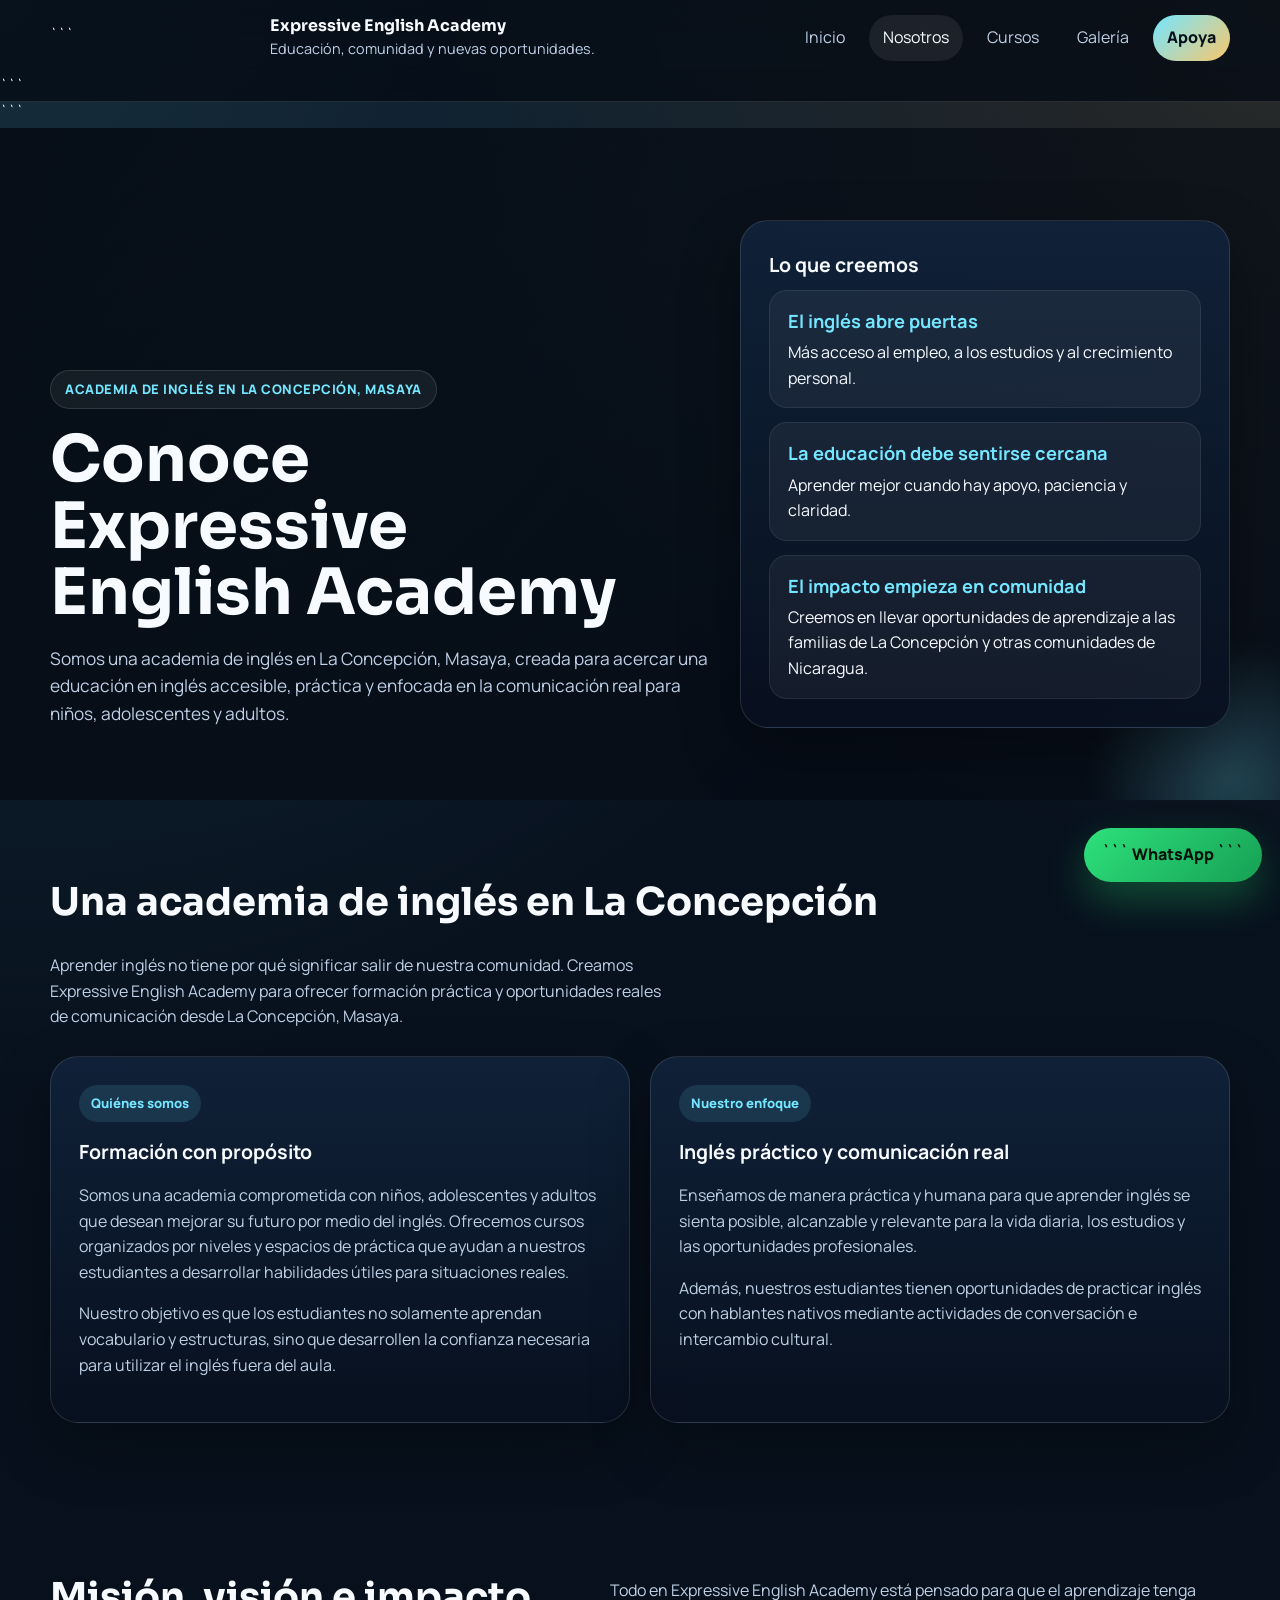
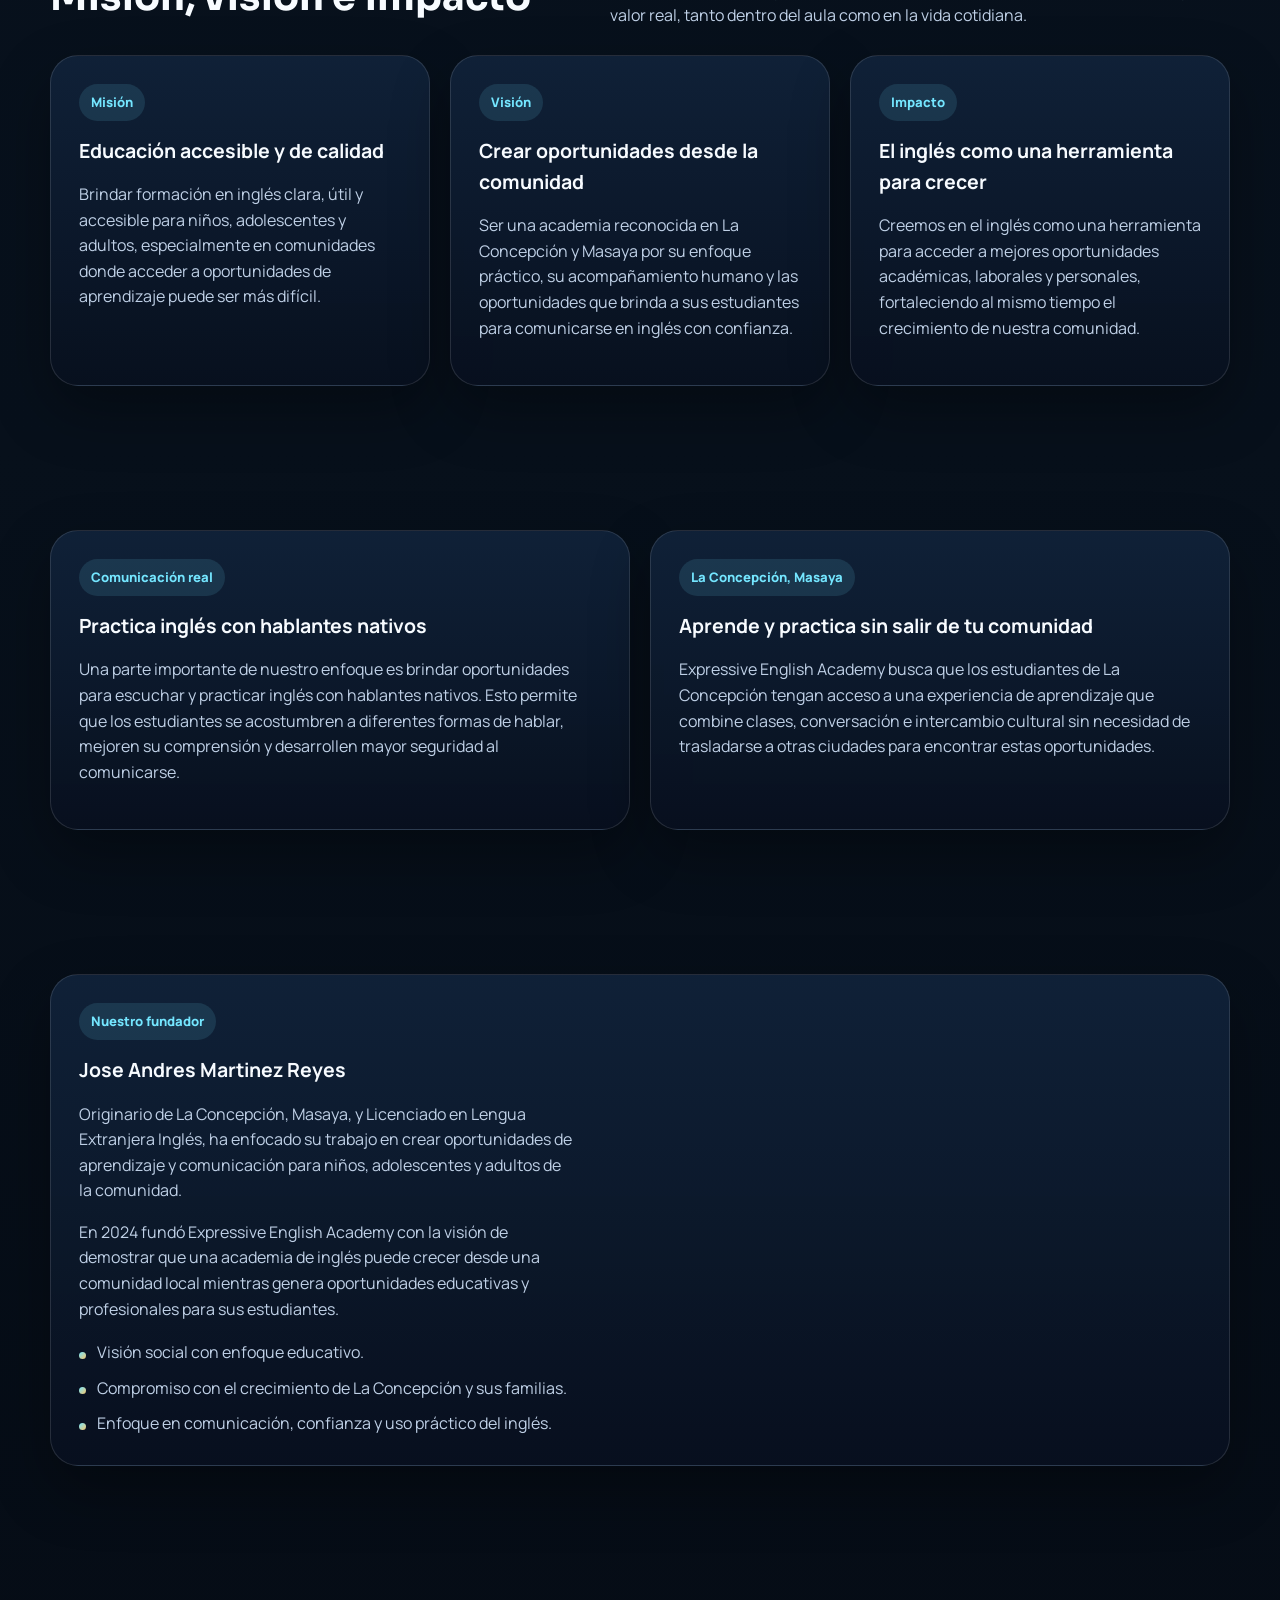
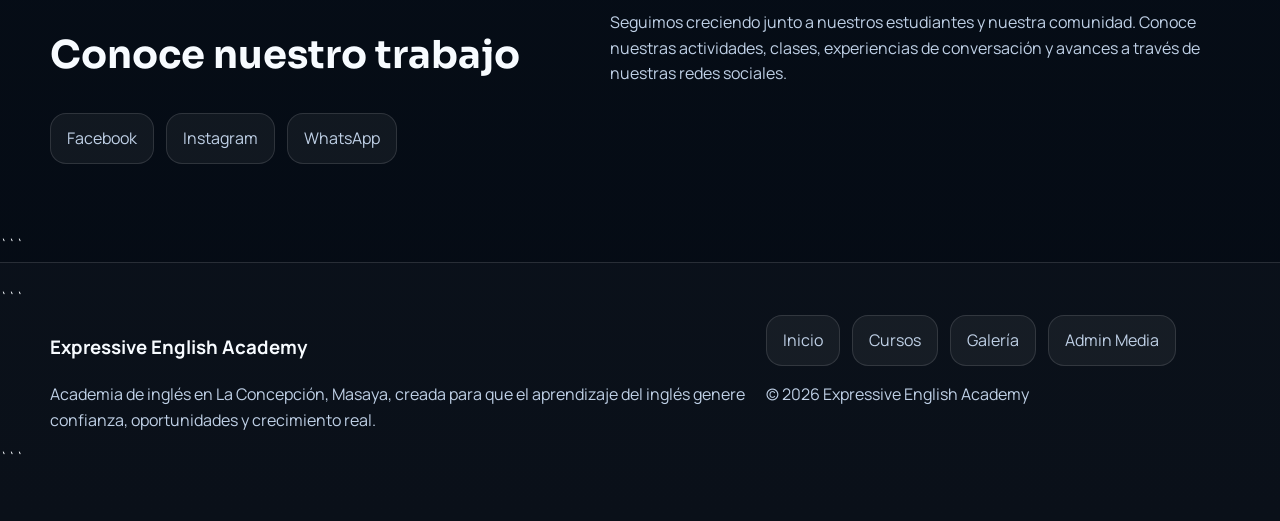
==== about.html @ 81b28533 "Update about.html" ====
<!DOCTYPE html>

<html lang="es">
<head>
  <meta charset="UTF-8">
  <meta name="viewport" content="width=device-width, initial-scale=1.0">

  <meta name="description" content="Conoce Expressive English Academy, una academia de inglés en La Concepción, Masaya. Ofrecemos cursos para niños, adolescentes y adultos con un enfoque práctico y oportunidades para practicar con hablantes nativos.">

  <meta name="theme-color" content="#081220">

  <title>Academia de Inglés en La Concepción, Masaya | Expressive English Academy</title>

  <style>
    @import url("https://fonts.googleapis.com/css2?family=Manrope:wght@400;500;600;700;800&family=Sora:wght@600;700;800&display=swap");

    :root {
      --bg: #061221;
      --panel: rgba(11, 26, 48, 0.88);
      --line: rgba(255, 255, 255, 0.12);
      --line-soft: rgba(255, 255, 255, 0.08);
      --text: #f7fbff;
      --muted: #bfd0e6;
      --accent: #74e6ff;
      --warm: #f8c76d;
      --shadow: 0 24px 60px rgba(0, 0, 0, 0.32);
      --radius-xl: 28px;
      --radius-lg: 22px;
      --radius-md: 16px;
      --radius-pill: 999px;
      --max-width: 1180px;
    }

    * {
      box-sizing: border-box;
    }

    html {
      scroll-behavior: smooth;
    }

    body {
      margin: 0;
      color: var(--text);
      font-family: "Manrope", sans-serif;
      line-height: 1.6;
      background:
        radial-gradient(circle at top left, rgba(116, 230, 255, 0.13), transparent 28%),
        radial-gradient(circle at top right, rgba(248, 199, 109, 0.14), transparent 22%),
        linear-gradient(180deg, #081220 0%, #07101b 55%, #050b14 100%);
    }

    img {
      display: block;
      max-width: 100%;
    }

    a {
      color: inherit;
      text-decoration: none;
    }

    button {
      font: inherit;
    }

    .container {
      width: min(var(--max-width), calc(100% - 2rem));
      margin: 0 auto;
    }

    .site-header {
      position: sticky;
      top: 0;
      z-index: 60;
      backdrop-filter: blur(16px);
      background: rgba(5, 11, 20, 0.78);
      border-bottom: 1px solid var(--line);
    }

    .header-inner {
      position: relative;
      display: flex;
      align-items: center;
      justify-content: space-between;
      gap: 1rem;
      padding: 15px 0;
    }

    .brand {
      display: flex;
      align-items: center;
      gap: 14px;
      min-width: 0;
    }

    .brand-logo {
      width: 60px;
      height: 60px;
      object-fit: cover;
      border-radius: 18px;
      border: 1px solid rgba(255, 255, 255, 0.14);
      box-shadow: var(--shadow);
      background: rgba(255,255,255,0.06);
    }

    .brand-copy strong {
      display: block;
      font-family: "Sora", sans-serif;
      font-size: 1rem;
      line-height: 1.3;
    }

    .brand-copy span {
      display: block;
      color: var(--muted);
      font-size: 0.9rem;
    }

    .nav-toggle {
      display: none;
      border: 1px solid var(--line);
      background: rgba(255, 255, 255, 0.05);
      color: var(--text);
      border-radius: var(--radius-pill);
      padding: 10px 16px;
      font-weight: 700;
      cursor: pointer;
    }

    .main-nav {
      display: flex;
      align-items: center;
      gap: 10px;
    }

    .main-nav a {
      padding: 10px 14px;
      border-radius: var(--radius-pill);
      color: var(--muted);
      transition: 0.25s ease;
    }

    .main-nav a:hover,
    .main-nav a.active {
      color: var(--text);
      background: rgba(255, 255, 255, 0.08);
    }

    .main-nav .nav-cta {
      color: #07111d;
      font-weight: 800;
      background: linear-gradient(135deg, var(--accent), var(--warm));
    }

    .hero {
      position: relative;
      overflow: hidden;
      padding: 92px 0 72px;
      background-image:
        linear-gradient(125deg, rgba(5, 11, 20, 0.9), rgba(5, 11, 20, 0.58)),
        var(--hero-image);
      background-size: cover;
      background-position: center;
    }

    .hero::after {
      content: "";
      position: absolute;
      right: -90px;
      bottom: -120px;
      width: 280px;
      height: 280px;
      border-radius: 50%;
      background: radial-gradient(circle, rgba(116, 230, 255, 0.26), transparent 70%);
      filter: blur(12px);
    }

    .hero-grid {
      position: relative;
      z-index: 1;
      display: grid;
      grid-template-columns: 1.15fr 0.85fr;
      gap: 26px;
      align-items: end;
    }

    .eyebrow {
      display: inline-flex;
      align-items: center;
      gap: 10px;
      padding: 8px 14px;
      border: 1px solid var(--line);
      border-radius: var(--radius-pill);
      background: rgba(255, 255, 255, 0.06);
      color: var(--accent);
      font-size: 0.82rem;
      font-weight: 800;
      letter-spacing: 0.04em;
      text-transform: uppercase;
    }

    .page-title {
      margin: 18px 0 0;
      font-family: "Sora", sans-serif;
      font-size: clamp(2.4rem, 5vw, 4.6rem);
      line-height: 1.04;
      max-width: 12ch;
    }

    .page-lead {
      margin: 18px 0 0;
      max-width: 62ch;
      color: var(--muted);
      font-size: 1.08rem;
    }

    .button-row {
      display: flex;
      flex-wrap: wrap;
      gap: 14px;
      margin-top: 28px;
    }

    .button {
      display: inline-flex;
      align-items: center;
      justify-content: center;
      gap: 10px;
      padding: 14px 22px;
      border: 1px solid transparent;
      border-radius: var(--radius-md);
      font-weight: 800;
      transition: 0.25s ease;
    }

    .button:hover {
      transform: translateY(-2px);
    }

    .button-primary {
      color: #07111d;
      background: linear-gradient(135deg, var(--accent), var(--warm));
      box-shadow: 0 14px 34px rgba(116, 230, 255, 0.18);
    }

    .button-secondary {
      background: rgba(255, 255, 255, 0.07);
      border-color: var(--line);
    }

    .panel,
    .feature-card,
    .split-card {
      border: 1px solid var(--line);
      border-radius: var(--radius-xl);
      background: linear-gradient(180deg, rgba(17, 35, 59, 0.9), rgba(8, 16, 31, 0.94));
      box-shadow: var(--shadow);
      padding: 28px;
    }

    .panel h3,
    .feature-card h3,
    .split-card h3 {
      margin-top: 0;
      margin-bottom: 10px;
      font-size: 1.22rem;
    }

    .feature-card p,
    .split-card p,
    .panel p {
      color: var(--muted);
    }

    .metric-list {
      display: grid;
      gap: 14px;
    }

    .metric-item {
      padding: 16px 18px;
      border-radius: 18px;
      border: 1px solid var(--line-soft);
      background: rgba(255, 255, 255, 0.05);
    }

    .metric-item strong {
      display: block;
      color: var(--accent);
      margin-bottom: 4px;
      font-size: 1.14rem;
    }

    .section {
      padding: 72px 0;
    }

    .section-heading {
      display: flex;
      align-items: end;
      justify-content: space-between;
      gap: 20px;
      flex-wrap: wrap;
      margin-bottom: 26px;
    }

    .section-heading h2 {
      margin: 0;
      font-family: "Sora", sans-serif;
      font-size: clamp(1.9rem, 3vw, 3rem);
    }

    .section-heading p {
      margin: 0;
      max-width: 62ch;
      color: var(--muted);
    }

    .card-grid,
    .split-layout,
    .footer-grid {
      display: grid;
      gap: 20px;
    }

    .card-grid {
      grid-template-columns: repeat(3, minmax(0, 1fr));
    }

    .split-layout {
      grid-template-columns: repeat(2, minmax(0, 1fr));
    }

    .badge {
      display: inline-flex;
      align-items: center;
      justify-content: center;
      margin-bottom: 14px;
      padding: 8px 12px;
      border-radius: var(--radius-pill);
      background: rgba(116, 230, 255, 0.12);
      color: var(--accent);
      font-size: 0.82rem;
      font-weight: 800;
    }

    .founder-card {
      display: grid;
      grid-template-columns: 0.9fr 1.1fr;
      gap: 24px;
      align-items: center;
    }

    .founder-card img {
      width: 100%;
      height: 100%;
      min-height: 280px;
      object-fit: cover;
      border-radius: var(--radius-lg);
      background: rgba(255,255,255,0.06);
    }

    .list {
      display: grid;
      gap: 10px;
      margin-top: 18px;
    }

    .list span {
      position: relative;
      display: block;
      padding-left: 18px;
      color: var(--muted);
    }

    .list span::before {
      content: "";
      position: absolute;
      left: 0;
      top: 0.72em;
      width: 7px;
      height: 7px;
      border-radius: 50%;
      background: linear-gradient(135deg, var(--accent), var(--warm));
    }

    .social-row,
    .footer-links {
      display: flex;
      flex-wrap: wrap;
      gap: 12px;
    }

    .social-pill,
    .footer-links a {
      display: inline-flex;
      align-items: center;
      gap: 10px;
      padding: 12px 16px;
      border-radius: var(--radius-md);
      border: 1px solid var(--line);
      background: rgba(255, 255, 255, 0.05);
      color: var(--muted);
    }

    .social-pill:hover,
    .footer-links a:hover {
      color: var(--text);
    }

    .footer {
      padding: 26px 0 46px;
      border-top: 1px solid var(--line);
      background: rgba(255, 255, 255, 0.02);
    }

    .footer-grid {
      grid-template-columns: 1.2fr 0.8fr;
      align-items: start;
    }

    .footer-note,
    .muted {
      color: var(--muted);
    }

    .floating-whatsapp {
      position: fixed;
      right: 18px;
      bottom: 18px;
      z-index: 70;
      display: inline-flex;
      align-items: center;
      gap: 10px;
      padding: 14px 18px;
      border-radius: var(--radius-pill);
      background: linear-gradient(135deg, #2ee17b, #16a055);
      color: #04110a;
      font-weight: 900;
      box-shadow: 0 18px 40px rgba(37, 211, 102, 0.3);
    }

    @media (max-width: 960px) {
      .nav-toggle {
        display: inline-flex;
        align-items: center;
        justify-content: center;
      }

      .main-nav {
        position: absolute;
        top: calc(100% + 12px);
        left: 0;
        right: 0;
        display: none;
        flex-direction: column;
        align-items: stretch;
        gap: 8px;
        padding: 16px;
        border: 1px solid var(--line);
        border-radius: 24px;
        background: rgba(5, 11, 20, 0.98);
        box-shadow: var(--shadow);
      }

      .main-nav.open {
        display: flex;
      }

      .hero-grid,
      .card-grid,
      .split-layout,
      .founder-card,
      .footer-grid {
        grid-template-columns: 1fr;
      }
    }

    @media (max-width: 640px) {
      .hero {
        padding: 78px 0 58px;
      }

      .section {
        padding: 58px 0;
      }

      .page-title {
        max-width: 14ch;
      }

      .panel,
      .feature-card,
      .split-card {
        padding: 22px;
      }

      .brand-copy span {
        font-size: 0.82rem;
      }

      .floating-whatsapp {
        padding: 12px 16px;
        font-size: 0.95rem;
      }
    }
  </style>

</head>

<body>

  <header class="site-header">
    <div class="container header-inner">

```
  <a class="brand" href="index.html">
    <img
      class="brand-logo"
      src="foto8.jpg.jpg"
      alt="Logo de Expressive English Academy"
      onerror="this.style.display='none'"
    >

    <div class="brand-copy">
      <strong>Expressive English Academy</strong>
      <span>Educaci&oacute;n, comunidad y nuevas oportunidades.</span>
    </div>
  </a>

  <button
    class="nav-toggle"
    id="navToggle"
    aria-expanded="false"
    aria-controls="siteNav"
  >
    Menu
  </button>

  <nav class="main-nav" id="siteNav">
    <a href="index.html">Inicio</a>
    <a class="active" href="about.html">Nosotros</a>
    <a href="courses.html">Cursos</a>
    <a href="gallery.html">Galer&iacute;a</a>
    <a class="nav-cta" href="donate.html">Apoya</a>
  </nav>

</div>
```

  </header>

  <main>

```
<!-- HERO -->
<section class="hero" style="--hero-image: url('foto7.jpg.jpg');">

  <div class="container hero-grid">

    <div>

      <span class="eyebrow">
        Academia de ingl&eacute;s en La Concepci&oacute;n, Masaya
      </span>

      <h1 class="page-title">
        Conoce Expressive English Academy
      </h1>

      <p class="page-lead">
        Somos una academia de ingl&eacute;s en La Concepci&oacute;n, Masaya,
        creada para acercar una educaci&oacute;n en ingl&eacute;s accesible,
        pr&aacute;ctica y enfocada en la comunicaci&oacute;n real para
        ni&ntilde;os, adolescentes y adultos.
      </p>

    </div>

    <div class="panel">

      <h3>Lo que creemos</h3>

      <div class="metric-list">

        <div class="metric-item">
          <strong>El ingl&eacute;s abre puertas</strong>
          <span>
            M&aacute;s acceso al empleo, a los estudios y al crecimiento personal.
          </span>
        </div>

        <div class="metric-item">
          <strong>La educaci&oacute;n debe sentirse cercana</strong>
          <span>
            Aprender mejor cuando hay apoyo, paciencia y claridad.
          </span>
        </div>

        <div class="metric-item">
          <strong>El impacto empieza en comunidad</strong>
          <span>
            Creemos en llevar oportunidades de aprendizaje a las familias
            de La Concepci&oacute;n y otras comunidades de Nicaragua.
          </span>
        </div>

      </div>
    </div>

  </div>
</section>


<!-- WHO WE ARE -->
<section class="section">

  <div class="container">

    <div class="section-heading">

      <h2>
        Una academia de ingl&eacute;s en La Concepci&oacute;n
      </h2>

      <p>
        Aprender ingl&eacute;s no tiene por qu&eacute; significar salir de nuestra comunidad.
        Creamos Expressive English Academy para ofrecer formaci&oacute;n pr&aacute;ctica
        y oportunidades reales de comunicaci&oacute;n desde La Concepci&oacute;n, Masaya.
      </p>

    </div>

    <div class="split-layout">

      <article class="split-card">

        <span class="badge">Qui&eacute;nes somos</span>

        <h3>
          Formaci&oacute;n con prop&oacute;sito
        </h3>

        <p>
          Somos una academia comprometida con ni&ntilde;os, adolescentes y adultos
          que desean mejorar su futuro por medio del ingl&eacute;s. Ofrecemos cursos
          organizados por niveles y espacios de pr&aacute;ctica que ayudan a nuestros
          estudiantes a desarrollar habilidades &uacute;tiles para situaciones reales.
        </p>

        <p>
          Nuestro objetivo es que los estudiantes no solamente aprendan
          vocabulario y estructuras, sino que desarrollen la confianza necesaria
          para utilizar el ingl&eacute;s fuera del aula.
        </p>

      </article>


      <article class="split-card">

        <span class="badge">Nuestro enfoque</span>

        <h3>
          Ingl&eacute;s pr&aacute;ctico y comunicaci&oacute;n real
        </h3>

        <p>
          Ense&ntilde;amos de manera pr&aacute;ctica y humana para que aprender ingl&eacute;s
          se sienta posible, alcanzable y relevante para la vida diaria,
          los estudios y las oportunidades profesionales.
        </p>

        <p>
          Adem&aacute;s, nuestros estudiantes tienen oportunidades de practicar
          ingl&eacute;s con hablantes nativos mediante actividades de conversaci&oacute;n
          e intercambio cultural.
        </p>

      </article>

    </div>

  </div>

</section>


<!-- MISSION / VISION / IMPACT -->
<section class="section">

  <div class="container">

    <div class="section-heading">

      <h2>
        Misi&oacute;n, visi&oacute;n e impacto
      </h2>

      <p>
        Todo en Expressive English Academy est&aacute; pensado para que el aprendizaje
        tenga valor real, tanto dentro del aula como en la vida cotidiana.
      </p>

    </div>

    <div class="card-grid">

      <article class="feature-card">

        <span class="badge">Misi&oacute;n</span>

        <h3>
          Educaci&oacute;n accesible y de calidad
        </h3>

        <p>
          Brindar formaci&oacute;n en ingl&eacute;s clara, &uacute;til y accesible para
          ni&ntilde;os, adolescentes y adultos, especialmente en comunidades
          donde acceder a oportunidades de aprendizaje puede ser m&aacute;s dif&iacute;cil.
        </p>

      </article>


      <article class="feature-card">

        <span class="badge">Visi&oacute;n</span>

        <h3>
          Crear oportunidades desde la comunidad
        </h3>

        <p>
          Ser una academia reconocida en La Concepci&oacute;n y Masaya por su
          enfoque pr&aacute;ctico, su acompa&ntilde;amiento humano y las oportunidades
          que brinda a sus estudiantes para comunicarse en ingl&eacute;s con confianza.
        </p>

      </article>


      <article class="feature-card">

        <span class="badge">Impacto</span>

        <h3>
          El ingl&eacute;s como una herramienta para crecer
        </h3>

        <p>
          Creemos en el ingl&eacute;s como una herramienta para acceder a mejores
          oportunidades acad&eacute;micas, laborales y personales, fortaleciendo
          al mismo tiempo el crecimiento de nuestra comunidad.
        </p>

      </article>

    </div>

  </div>

</section>


<!-- NATIVE SPEAKER DIFFERENTIATOR -->
<section class="section">

  <div class="container">

    <div class="split-layout">

      <article class="split-card">

        <span class="badge">
          Comunicaci&oacute;n real
        </span>

        <h3>
          Practica ingl&eacute;s con hablantes nativos
        </h3>

        <p>
          Una parte importante de nuestro enfoque es brindar oportunidades
          para escuchar y practicar ingl&eacute;s con hablantes nativos.
          Esto permite que los estudiantes se acostumbren a diferentes
          formas de hablar, mejoren su comprensi&oacute;n y desarrollen mayor
          seguridad al comunicarse.
        </p>

      </article>


      <article class="split-card">

        <span class="badge">
          La Concepci&oacute;n, Masaya
        </span>

        <h3>
          Aprende y practica sin salir de tu comunidad
        </h3>

        <p>
          Expressive English Academy busca que los estudiantes de La Concepci&oacute;n
          tengan acceso a una experiencia de aprendizaje que combine clases,
          conversaci&oacute;n e intercambio cultural sin necesidad de trasladarse
          a otras ciudades para encontrar estas oportunidades.
        </p>

      </article>

    </div>

  </div>

</section>


<!-- FOUNDER -->
<section class="section">

  <div class="container">

    <article class="split-card founder-card">

      <img
        src="foto7.jpg.jpg"
        alt="Jose Andres Martinez Reyes, fundador de Expressive English Academy en La Concepción, Masaya"
        onerror="this.style.display='none'"
      >

      <div>

        <span class="badge">
          Nuestro fundador
        </span>

        <h3>
          Jose Andres Martinez Reyes
        </h3>

        <p>
          Originario de La Concepci&oacute;n, Masaya, y Licenciado en Lengua
          Extranjera Ingl&eacute;s, ha enfocado su trabajo en crear oportunidades
          de aprendizaje y comunicaci&oacute;n para ni&ntilde;os, adolescentes y adultos
          de la comunidad.
        </p>

        <p>
          En 2024 fund&oacute; Expressive English Academy con la visi&oacute;n de demostrar
          que una academia de ingl&eacute;s puede crecer desde una comunidad local
          mientras genera oportunidades educativas y profesionales para sus estudiantes.
        </p>

        <div class="list">

          <span>
            Visi&oacute;n social con enfoque educativo.
          </span>

          <span>
            Compromiso con el crecimiento de La Concepci&oacute;n y sus familias.
          </span>

          <span>
            Enfoque en comunicaci&oacute;n, confianza y uso pr&aacute;ctico del ingl&eacute;s.
          </span>

        </div>

      </div>

    </article>

  </div>

</section>


<!-- SOCIAL -->
<section class="section">

  <div class="container">

    <div class="section-heading">

      <h2>
        Conoce nuestro trabajo
      </h2>

      <p>
        Seguimos creciendo junto a nuestros estudiantes y nuestra comunidad.
        Conoce nuestras actividades, clases, experiencias de conversaci&oacute;n
        y avances a trav&eacute;s de nuestras redes sociales.
      </p>

    </div>

    <div class="social-row">

      <a
        class="social-pill"
        href="https://www.facebook.com/p/Expressive-English-Academy-61554703284587/"
        target="_blank"
        rel="noopener"
      >
        Facebook
      </a>

      <a
        class="social-pill"
        href="https://www.instagram.com/expressiveenglishacademy/"
        target="_blank"
        rel="noopener"
      >
        Instagram
      </a>

      <a
        class="social-pill"
        href="https://wa.me/50582581434?text=Hola%20quiero%20informacion%20sobre%20Expressive%20English%20Academy"
        target="_blank"
        rel="noopener"
      >
        WhatsApp
      </a>

    </div>

  </div>

</section>
```

  </main>

  <footer class="footer">

```
<div class="container footer-grid">

  <div>

    <h3>
      Expressive English Academy
    </h3>

    <p class="footer-note">
      Academia de ingl&eacute;s en La Concepci&oacute;n, Masaya, creada para que
      el aprendizaje del ingl&eacute;s genere confianza, oportunidades y crecimiento real.
    </p>

  </div>

  <div>

    <div class="footer-links">

      <a href="index.html">
        Inicio
      </a>

      <a href="courses.html">
        Cursos
      </a>

      <a href="gallery.html">
        Galer&iacute;a
      </a>

      <a href="admin-media.html">
        Admin Media
      </a>

    </div>

    <p class="muted" style="margin-top: 16px;">
      &copy; <span id="year"></span> Expressive English Academy
    </p>

  </div>

</div>
```

  </footer>

<a
class="floating-whatsapp"
href="https://wa.me/50582581434?text=Hola%20quiero%20informacion%20sobre%20los%20cursos%20y%20tambien%20como%20puedo%20apoyar%20con%20donaciones"
target="_blank"
rel="noopener"

>

```
WhatsApp
```

  </a>

  <script>

    (function () {

      var navToggle = document.getElementById("navToggle");
      var siteNav = document.getElementById("siteNav");
      var year = document.getElementById("year");

      if (year) {
        year.textContent = new Date().getFullYear();
      }

      if (navToggle && siteNav) {

        navToggle.addEventListener("click", function () {

          var isOpen = siteNav.classList.toggle("open");

          navToggle.setAttribute(
            "aria-expanded",
            String(isOpen)
          );

        });

        siteNav.querySelectorAll("a").forEach(function (link) {

          link.addEventListener("click", function () {

            siteNav.classList.remove("open");

            navToggle.setAttribute(
              "aria-expanded",
              "false"
            );

          });

        });

      }

    })();

  </script>

</body>
</html>
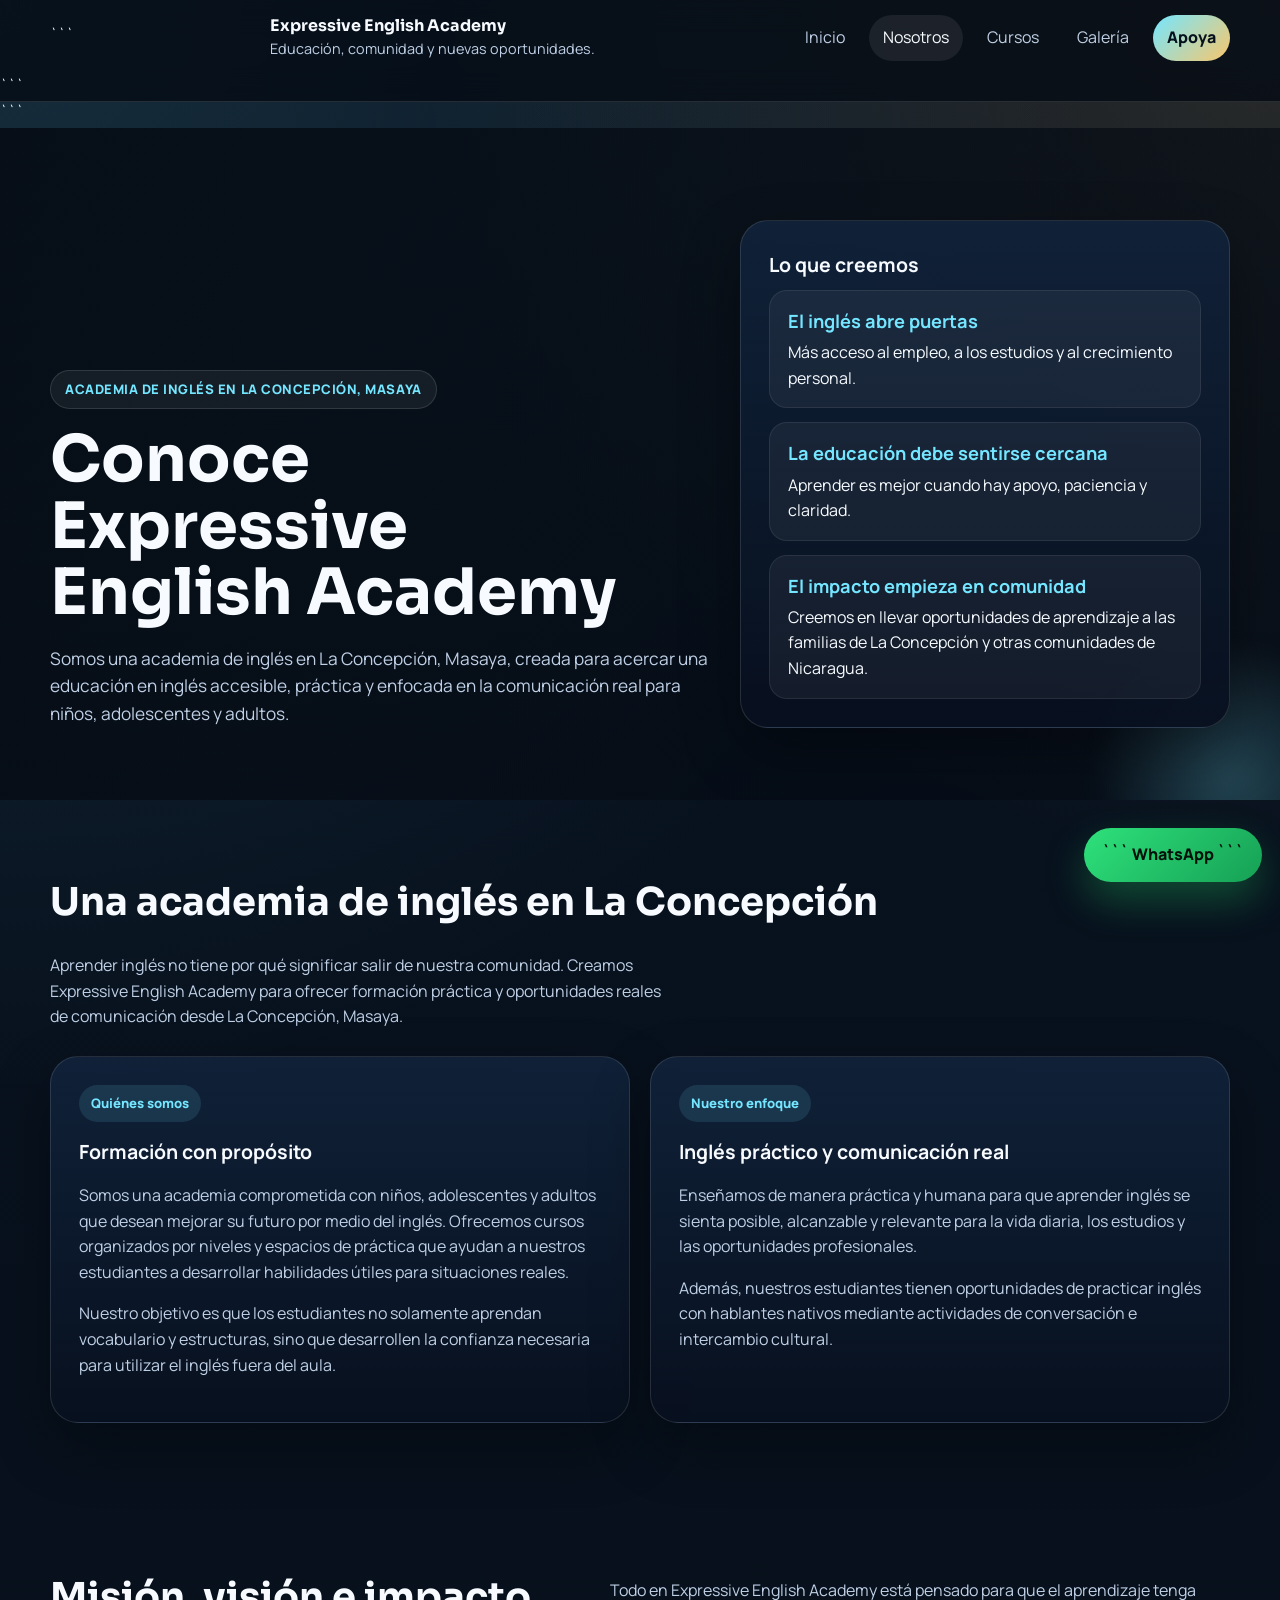
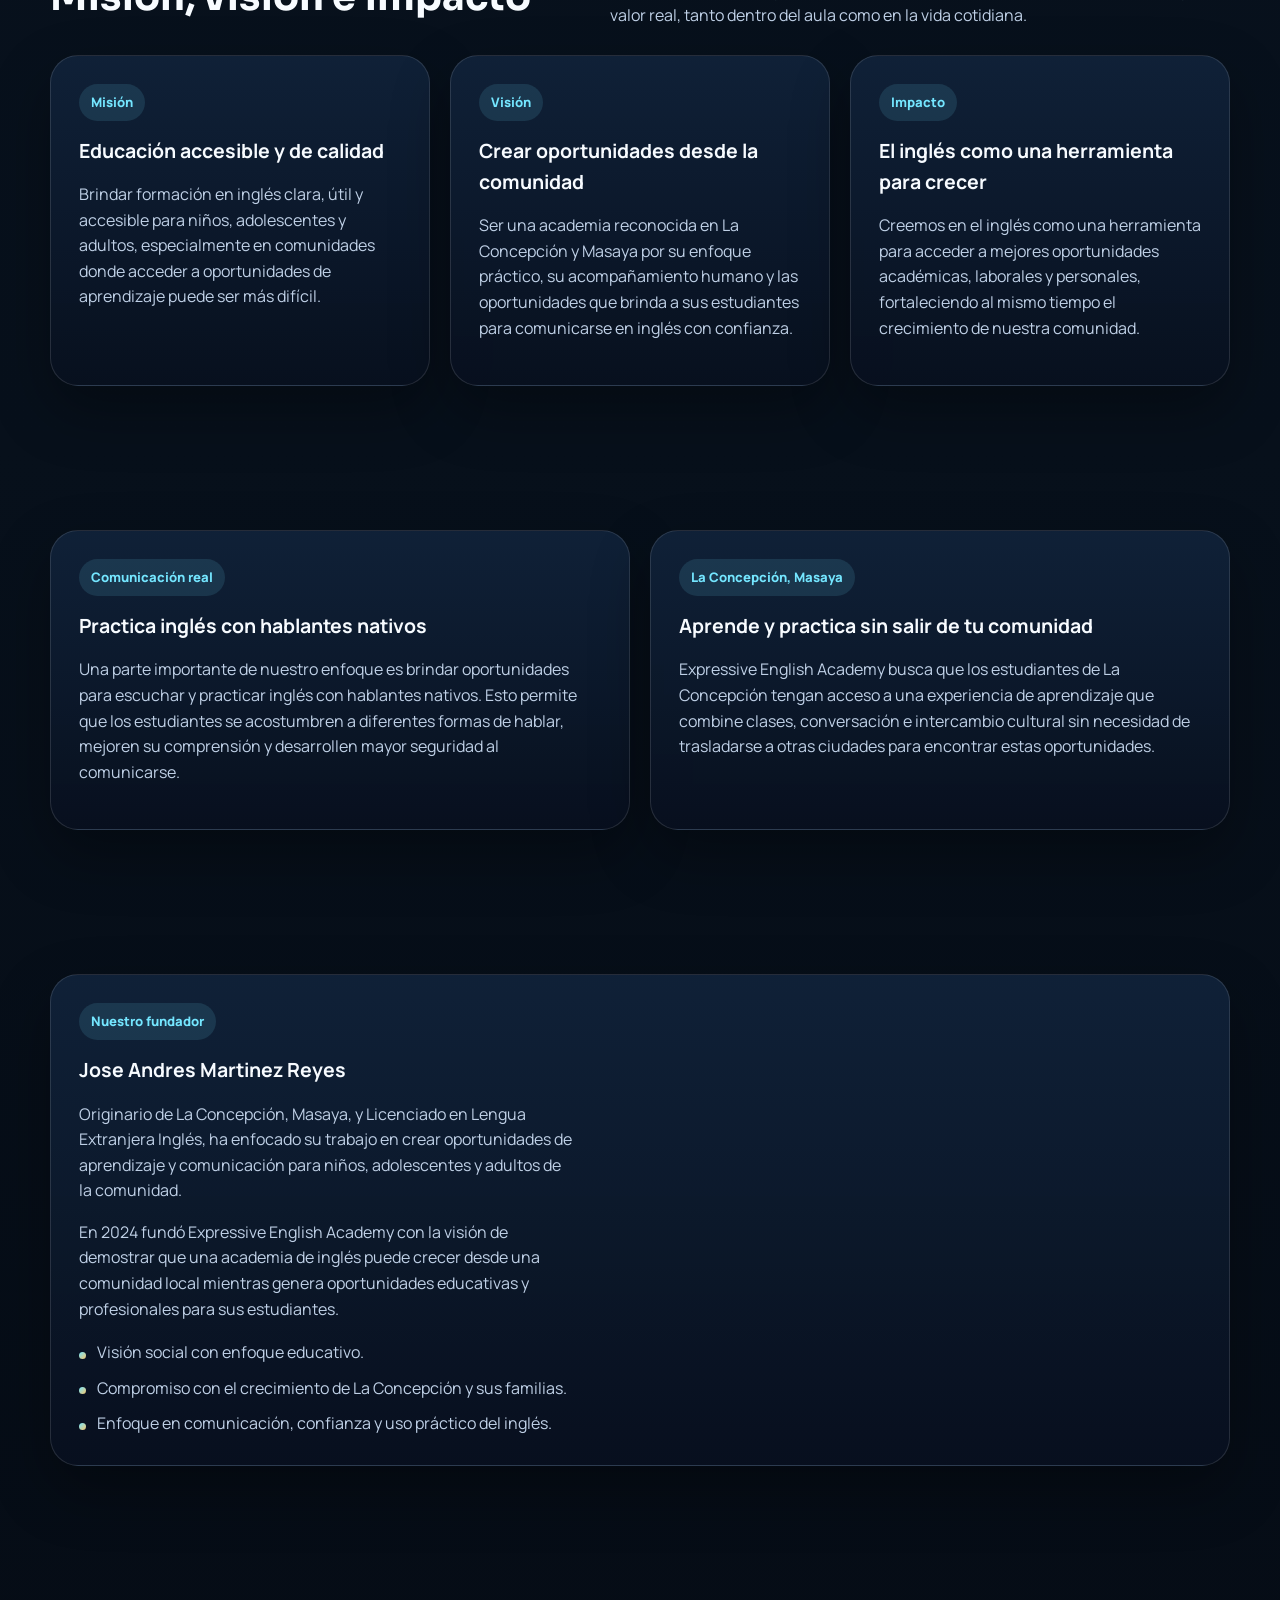
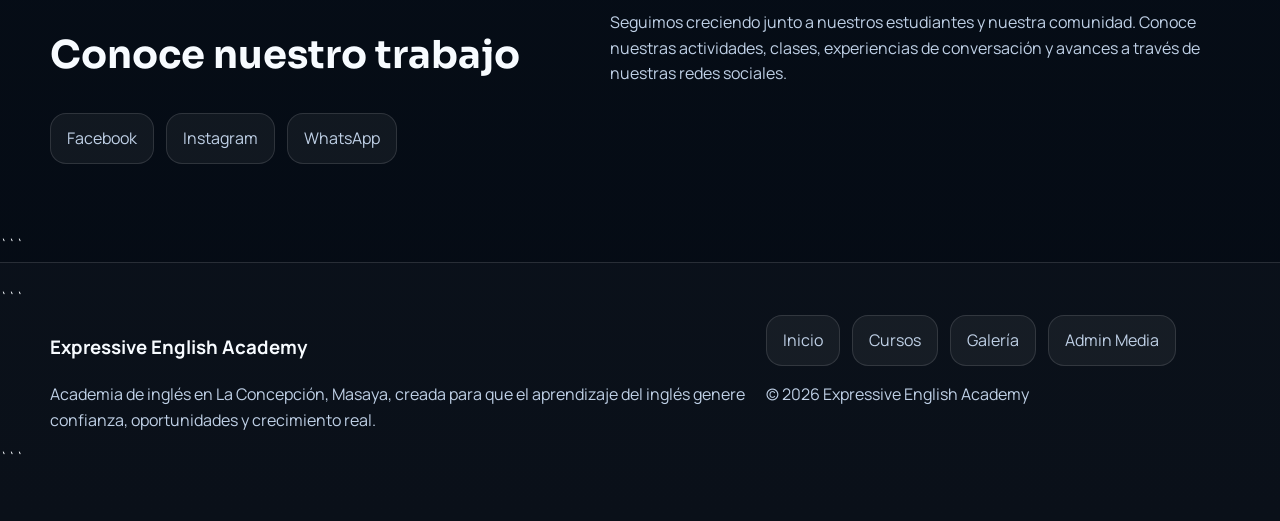
==== commit 4df98779: "Update about.html" ====
--- a/about.html
+++ b/about.html
@@ -5,7 +5,11 @@
   <meta charset="UTF-8">
   <meta name="viewport" content="width=device-width, initial-scale=1.0">
 
-  <meta name="description" content="Conoce Expressive English Academy, una academia de inglés en La Concepción, Masaya. Ofrecemos cursos para niños, adolescentes y adultos con un enfoque práctico y oportunidades para practicar con hablantes nativos.">
+<meta
+name="description"
+content="Conoce Expressive English Academy, una academia de inglés en La Concepción, Masaya. Cursos para niños, adolescentes y adultos con enfoque práctico y oportunidades para practicar con hablantes nativos."
+
+>
 
   <meta name="theme-color" content="#081220">
 
@@ -15,8 +19,6 @@
     @import url("https://fonts.googleapis.com/css2?family=Manrope:wght@400;500;600;700;800&family=Sora:wght@600;700;800&display=swap");
 
     :root {
-      --bg: #061221;
-      --panel: rgba(11, 26, 48, 0.88);
       --line: rgba(255, 255, 255, 0.12);
       --line-soft: rgba(255, 255, 255, 0.08);
       --text: #f7fbff;
@@ -101,7 +103,7 @@
       border-radius: 18px;
       border: 1px solid rgba(255, 255, 255, 0.14);
       box-shadow: var(--shadow);
-      background: rgba(255,255,255,0.06);
+      background: rgba(255, 255, 255, 0.06);
     }
 
     .brand-copy strong {
@@ -215,46 +217,16 @@
       font-size: 1.08rem;
     }
 
-    .button-row {
-      display: flex;
-      flex-wrap: wrap;
-      gap: 14px;
-      margin-top: 28px;
-    }
-
-    .button {
-      display: inline-flex;
-      align-items: center;
-      justify-content: center;
-      gap: 10px;
-      padding: 14px 22px;
-      border: 1px solid transparent;
-      border-radius: var(--radius-md);
-      font-weight: 800;
-      transition: 0.25s ease;
-    }
-
-    .button:hover {
-      transform: translateY(-2px);
-    }
-
-    .button-primary {
-      color: #07111d;
-      background: linear-gradient(135deg, var(--accent), var(--warm));
-      box-shadow: 0 14px 34px rgba(116, 230, 255, 0.18);
-    }
-
-    .button-secondary {
-      background: rgba(255, 255, 255, 0.07);
-      border-color: var(--line);
-    }
-
     .panel,
     .feature-card,
     .split-card {
       border: 1px solid var(--line);
       border-radius: var(--radius-xl);
-      background: linear-gradient(180deg, rgba(17, 35, 59, 0.9), rgba(8, 16, 31, 0.94));
+      background: linear-gradient(
+        180deg,
+        rgba(17, 35, 59, 0.9),
+        rgba(8, 16, 31, 0.94)
+      );
       box-shadow: var(--shadow);
       padding: 28px;
     }
@@ -358,7 +330,7 @@
       min-height: 280px;
       object-fit: cover;
       border-radius: var(--radius-lg);
-      background: rgba(255,255,255,0.06);
+      background: rgba(255, 255, 255, 0.06);
     }
 
     .list {
@@ -554,7 +526,6 @@
   <main>
 
 ```
-<!-- HERO -->
 <section class="hero" style="--hero-image: url('foto7.jpg.jpg');">
 
   <div class="container hero-grid">
@@ -594,7 +565,7 @@
         <div class="metric-item">
           <strong>La educaci&oacute;n debe sentirse cercana</strong>
           <span>
-            Aprender mejor cuando hay apoyo, paciencia y claridad.
+            Aprender es mejor cuando hay apoyo, paciencia y claridad.
           </span>
         </div>
 
@@ -613,7 +584,6 @@
 </section>
 
 
-<!-- WHO WE ARE -->
 <section class="section">
 
   <div class="container">
@@ -638,9 +608,7 @@
 
         <span class="badge">Qui&eacute;nes somos</span>
 
-        <h3>
-          Formaci&oacute;n con prop&oacute;sito
-        </h3>
+        <h3>Formaci&oacute;n con prop&oacute;sito</h3>
 
         <p>
           Somos una academia comprometida con ni&ntilde;os, adolescentes y adultos
@@ -657,14 +625,11 @@
 
       </article>
 
-
       <article class="split-card">
 
         <span class="badge">Nuestro enfoque</span>
 
-        <h3>
-          Ingl&eacute;s pr&aacute;ctico y comunicaci&oacute;n real
-        </h3>
+        <h3>Ingl&eacute;s pr&aacute;ctico y comunicaci&oacute;n real</h3>
 
         <p>
           Ense&ntilde;amos de manera pr&aacute;ctica y humana para que aprender ingl&eacute;s
@@ -687,16 +652,13 @@
 </section>
 
 
-<!-- MISSION / VISION / IMPACT -->
 <section class="section">
 
   <div class="container">
 
     <div class="section-heading">
 
-      <h2>
-        Misi&oacute;n, visi&oacute;n e impacto
-      </h2>
+      <h2>Misi&oacute;n, visi&oacute;n e impacto</h2>
 
       <p>
         Todo en Expressive English Academy est&aacute; pensado para que el aprendizaje
@@ -711,9 +673,7 @@
 
         <span class="badge">Misi&oacute;n</span>
 
-        <h3>
-          Educaci&oacute;n accesible y de calidad
-        </h3>
+        <h3>Educaci&oacute;n accesible y de calidad</h3>
 
         <p>
           Brindar formaci&oacute;n en ingl&eacute;s clara, &uacute;til y accesible para
@@ -723,14 +683,11 @@
 
       </article>
 
-
       <article class="feature-card">
 
         <span class="badge">Visi&oacute;n</span>
 
-        <h3>
-          Crear oportunidades desde la comunidad
-        </h3>
+        <h3>Crear oportunidades desde la comunidad</h3>
 
         <p>
           Ser una academia reconocida en La Concepci&oacute;n y Masaya por su
@@ -740,14 +697,11 @@
 
       </article>
 
-
       <article class="feature-card">
 
         <span class="badge">Impacto</span>
 
-        <h3>
-          El ingl&eacute;s como una herramienta para crecer
-        </h3>
+        <h3>El ingl&eacute;s como una herramienta para crecer</h3>
 
         <p>
           Creemos en el ingl&eacute;s como una herramienta para acceder a mejores
@@ -764,7 +718,6 @@
 </section>
 
 
-<!-- NATIVE SPEAKER DIFFERENTIATOR -->
 <section class="section">
 
   <div class="container">
@@ -773,13 +726,9 @@
 
       <article class="split-card">
 
-        <span class="badge">
-          Comunicaci&oacute;n real
-        </span>
-
-        <h3>
-          Practica ingl&eacute;s con hablantes nativos
-        </h3>
+        <span class="badge">Comunicaci&oacute;n real</span>
+
+        <h3>Practica ingl&eacute;s con hablantes nativos</h3>
 
         <p>
           Una parte importante de nuestro enfoque es brindar oportunidades
@@ -791,16 +740,11 @@
 
       </article>
 
-
       <article class="split-card">
 
-        <span class="badge">
-          La Concepci&oacute;n, Masaya
-        </span>
-
-        <h3>
-          Aprende y practica sin salir de tu comunidad
-        </h3>
+        <span class="badge">La Concepci&oacute;n, Masaya</span>
+
+        <h3>Aprende y practica sin salir de tu comunidad</h3>
 
         <p>
           Expressive English Academy busca que los estudiantes de La Concepci&oacute;n
@@ -818,7 +762,6 @@
 </section>
 
 
-<!-- FOUNDER -->
 <section class="section">
 
   <div class="container">
@@ -833,13 +776,9 @@
 
       <div>
 
-        <span class="badge">
-          Nuestro fundador
-        </span>
-
-        <h3>
-          Jose Andres Martinez Reyes
-        </h3>
+        <span class="badge">Nuestro fundador</span>
+
+        <h3>Jose Andres Martinez Reyes</h3>
 
         <p>
           Originario de La Concepci&oacute;n, Masaya, y Licenciado en Lengua
@@ -879,16 +818,13 @@
 </section>
 
 
-<!-- SOCIAL -->
 <section class="section">
 
   <div class="container">
 
     <div class="section-heading">
 
-      <h2>
-        Conoce nuestro trabajo
-      </h2>
+      <h2>Conoce nuestro trabajo</h2>
 
       <p>
         Seguimos creciendo junto a nuestros estudiantes y nuestra comunidad.
@@ -943,9 +879,7 @@
 
   <div>
 
-    <h3>
-      Expressive English Academy
-    </h3>
+    <h3>Expressive English Academy</h3>
 
     <p class="footer-note">
       Academia de ingl&eacute;s en La Concepci&oacute;n, Masaya, creada para que
@@ -958,21 +892,10 @@
 
     <div class="footer-links">
 
-      <a href="index.html">
-        Inicio
-      </a>
-
-      <a href="courses.html">
-        Cursos
-      </a>
-
-      <a href="gallery.html">
-        Galer&iacute;a
-      </a>
-
-      <a href="admin-media.html">
-        Admin Media
-      </a>
+      <a href="index.html">Inicio</a>
+      <a href="courses.html">Cursos</a>
+      <a href="gallery.html">Galer&iacute;a</a>
+      <a href="admin-media.html">Admin Media</a>
 
     </div>
 
@@ -1002,9 +925,7 @@
   </a>
 
   <script>
-
     (function () {
-
       var navToggle = document.getElementById("navToggle");
       var siteNav = document.getElementById("siteNav");
       var year = document.getElementById("year");
@@ -1014,37 +935,19 @@
       }
 
       if (navToggle && siteNav) {
-
         navToggle.addEventListener("click", function () {
-
           var isOpen = siteNav.classList.toggle("open");
-
-          navToggle.setAttribute(
-            "aria-expanded",
-            String(isOpen)
-          );
-
+          navToggle.setAttribute("aria-expanded", String(isOpen));
         });
 
         siteNav.querySelectorAll("a").forEach(function (link) {
-
           link.addEventListener("click", function () {
-
             siteNav.classList.remove("open");
-
-            navToggle.setAttribute(
-              "aria-expanded",
-              "false"
-            );
-
+            navToggle.setAttribute("aria-expanded", "false");
           });
-
         });
-
-      }
-
+      }
     })();
-
   </script>
 
 </body>
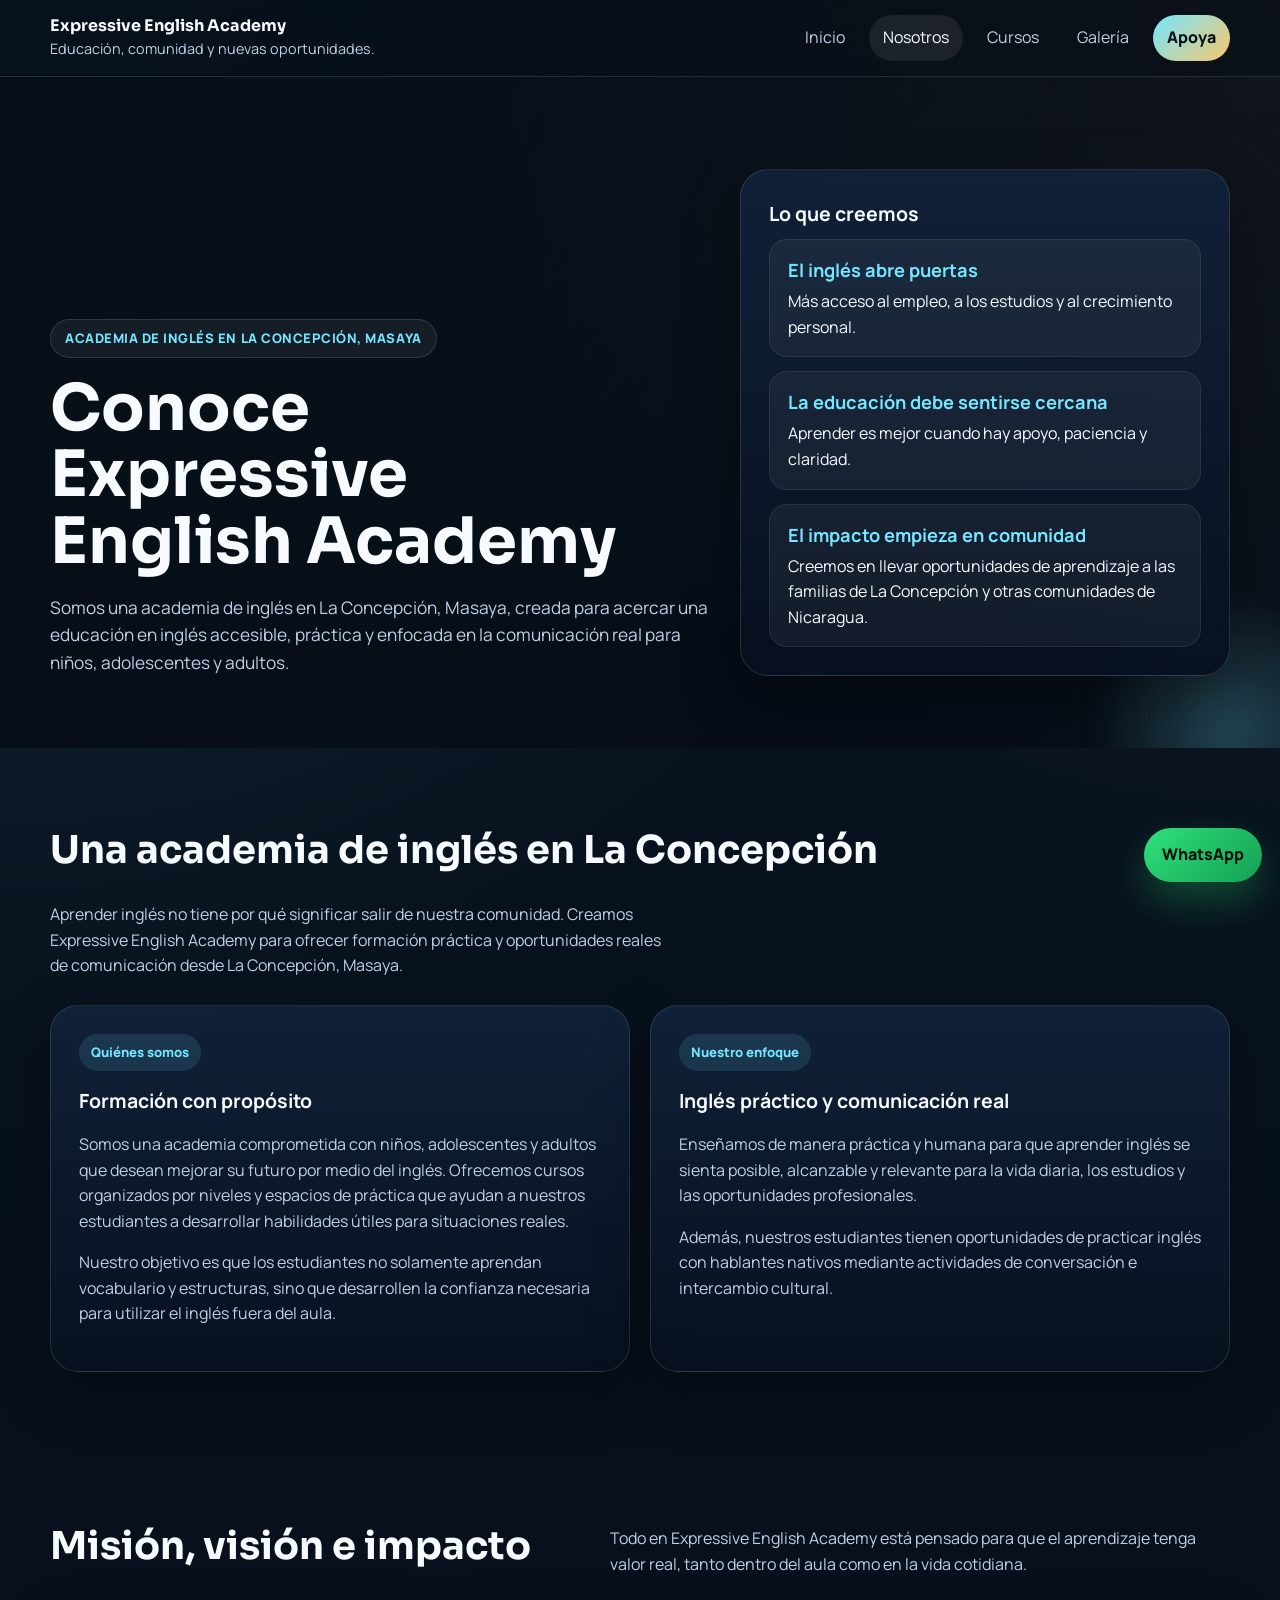
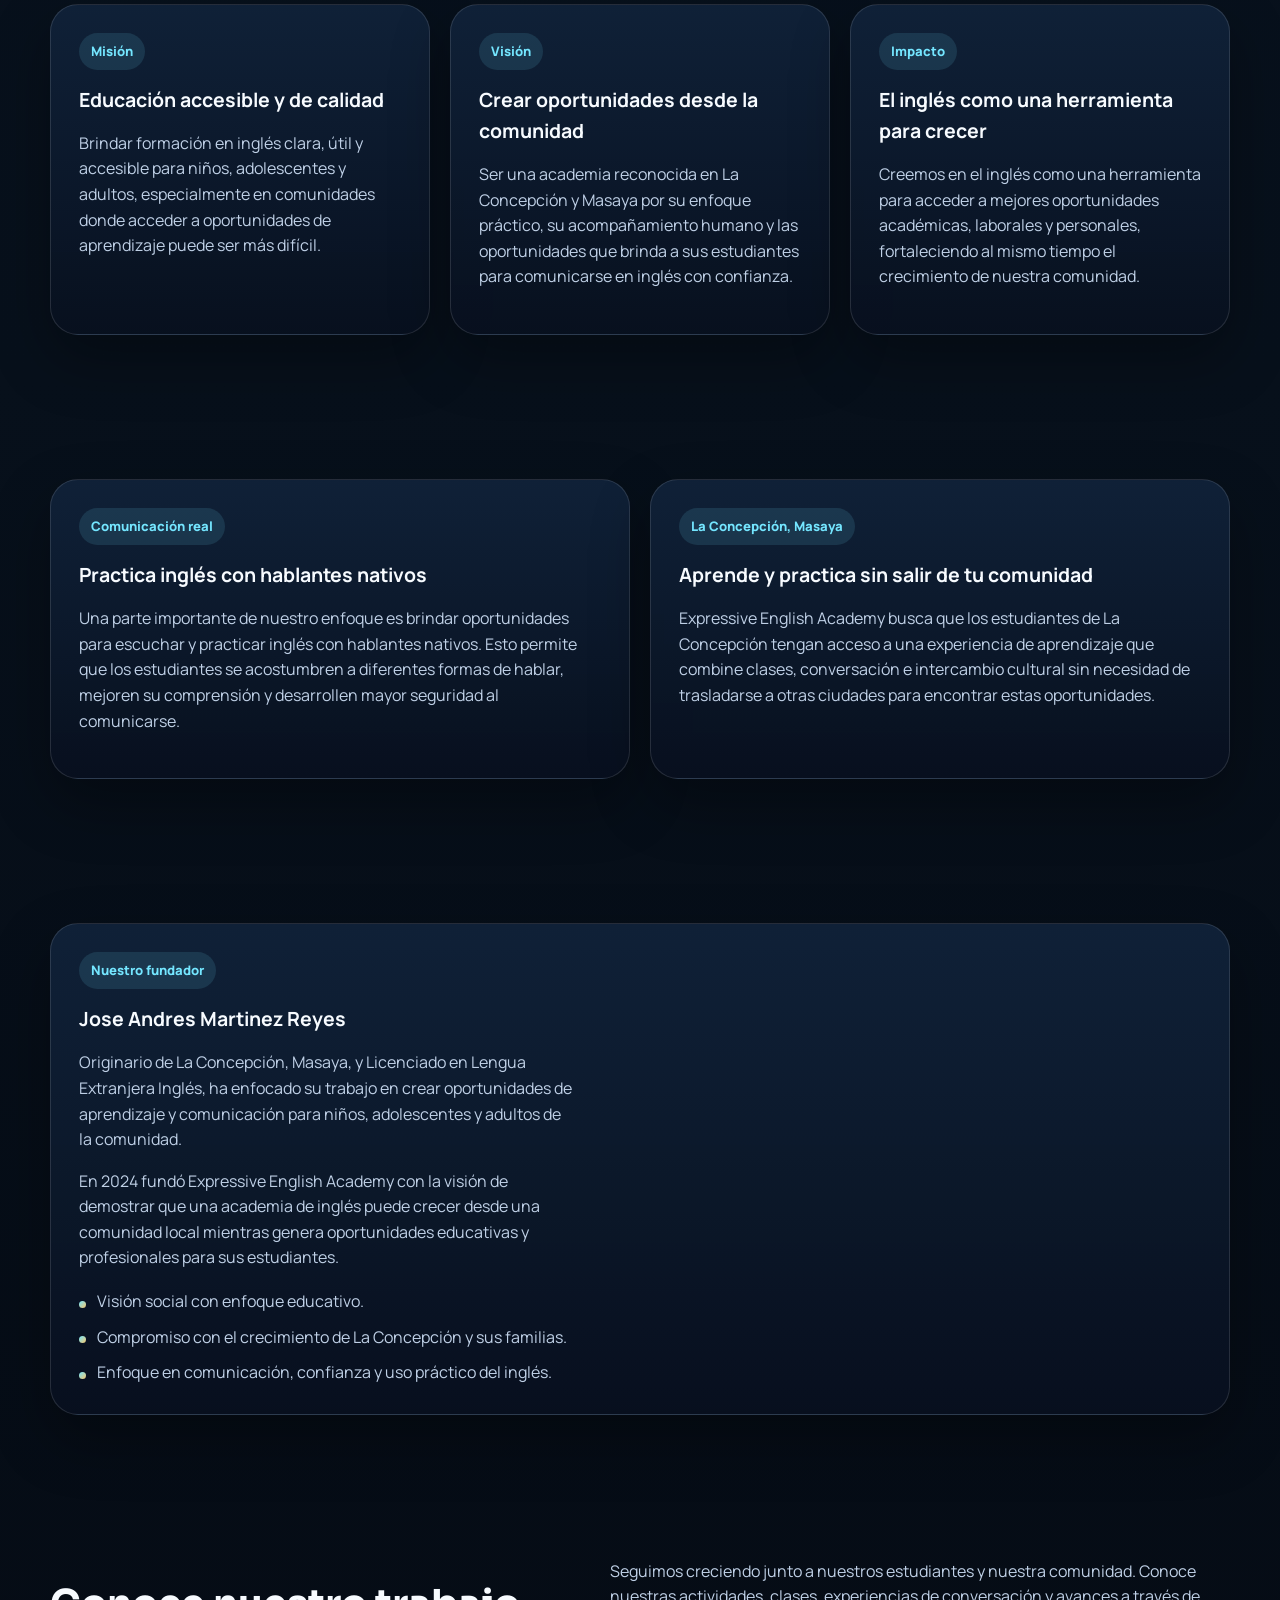
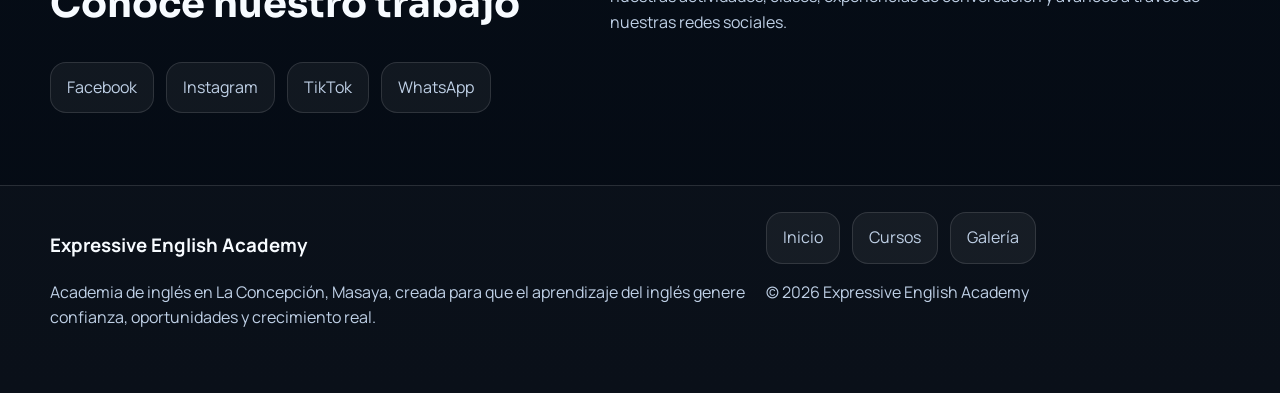
==== commit 300235a0: "Update about.html" ====
--- a/about.html
+++ b/about.html
@@ -12,6 +12,49 @@
 >
 
   <meta name="theme-color" content="#081220">
+
+
+  <meta name="robots" content="index, follow">
+  <meta name="author" content="Expressive English Academy">
+  <link rel="canonical" href="https://expressiveenglishacademy-hash.github.io/Cursos.de.ingles.la.concepcion.masaya/about.html">
+
+  <!-- Open Graph -->
+  <meta property="og:title" content="Academia de Inglés en La Concepción, Masaya | Expressive English Academy">
+  <meta property="og:description" content="Conoce Expressive English Academy, su misión, enfoque educativo y fundador. Inglés práctico para niños, adolescentes y adultos en La Concepción, Masaya.">
+  <meta property="og:type" content="website">
+  <meta property="og:url" content="https://expressiveenglishacademy-hash.github.io/Cursos.de.ingles.la.concepcion.masaya/about.html">
+  <meta property="og:site_name" content="Expressive English Academy">
+  <meta property="og:locale" content="es_NI">
+
+  <!-- Datos estructurados -->
+  <script type="application/ld+json">
+  {
+    "@context": "https://schema.org",
+    "@type": ["EducationalOrganization", "LocalBusiness"],
+    "@id": "https://expressiveenglishacademy-hash.github.io/Cursos.de.ingles.la.concepcion.masaya/#organization",
+    "name": "Expressive English Academy",
+    "url": "https://expressiveenglishacademy-hash.github.io/Cursos.de.ingles.la.concepcion.masaya/",
+    "telephone": "+50582581434",
+    "description": "Academia de inglés en La Concepción, Masaya, Nicaragua, con cursos para niños, adolescentes y adultos y enfoque práctico en comunicación.",
+    "foundingDate": "2024",
+    "founder": {
+      "@type": "Person",
+      "name": "Jose Andres Martinez Reyes"
+    },
+    "address": {
+      "@type": "PostalAddress",
+      "addressLocality": "La Concepción",
+      "addressRegion": "Masaya",
+      "addressCountry": "NI"
+    },
+    "sameAs": [
+      "https://www.facebook.com/p/Expressive-English-Academy-61554703284587/",
+      "https://www.instagram.com/expressiveenglishacademy/",
+      "https://www.tiktok.com/@expressiveenglishacademy"
+    ]
+  }
+  </script>
+
 
   <title>Academia de Inglés en La Concepción, Masaya | Expressive English Academy</title>
 
@@ -486,7 +529,6 @@
   <header class="site-header">
     <div class="container header-inner">
 
-```
   <a class="brand" href="index.html">
     <img
       class="brand-logo"
@@ -519,13 +561,11 @@
   </nav>
 
 </div>
-```
 
   </header>
 
   <main>
 
-```
 <section class="hero" style="--hero-image: url('foto7.jpg.jpg');">
 
   <div class="container hero-grid">
@@ -856,6 +896,17 @@
 
       <a
         class="social-pill"
+        href="https://www.tiktok.com/@expressiveenglishacademy"
+        target="_blank"
+        rel="noopener"
+        aria-label="TikTok de Expressive English Academy"
+      >
+        TikTok
+      </a>
+
+
+      <a
+        class="social-pill"
         href="https://wa.me/50582581434?text=Hola%20quiero%20informacion%20sobre%20Expressive%20English%20Academy"
         target="_blank"
         rel="noopener"
@@ -868,13 +919,11 @@
   </div>
 
 </section>
-```
 
   </main>
 
   <footer class="footer">
 
-```
 <div class="container footer-grid">
 
   <div>
@@ -895,7 +944,6 @@
       <a href="index.html">Inicio</a>
       <a href="courses.html">Cursos</a>
       <a href="gallery.html">Galer&iacute;a</a>
-      <a href="admin-media.html">Admin Media</a>
 
     </div>
 
@@ -906,7 +954,6 @@
   </div>
 
 </div>
-```
 
   </footer>
 
@@ -918,9 +965,7 @@
 
 >
 
-```
 WhatsApp
-```
 
   </a>
 
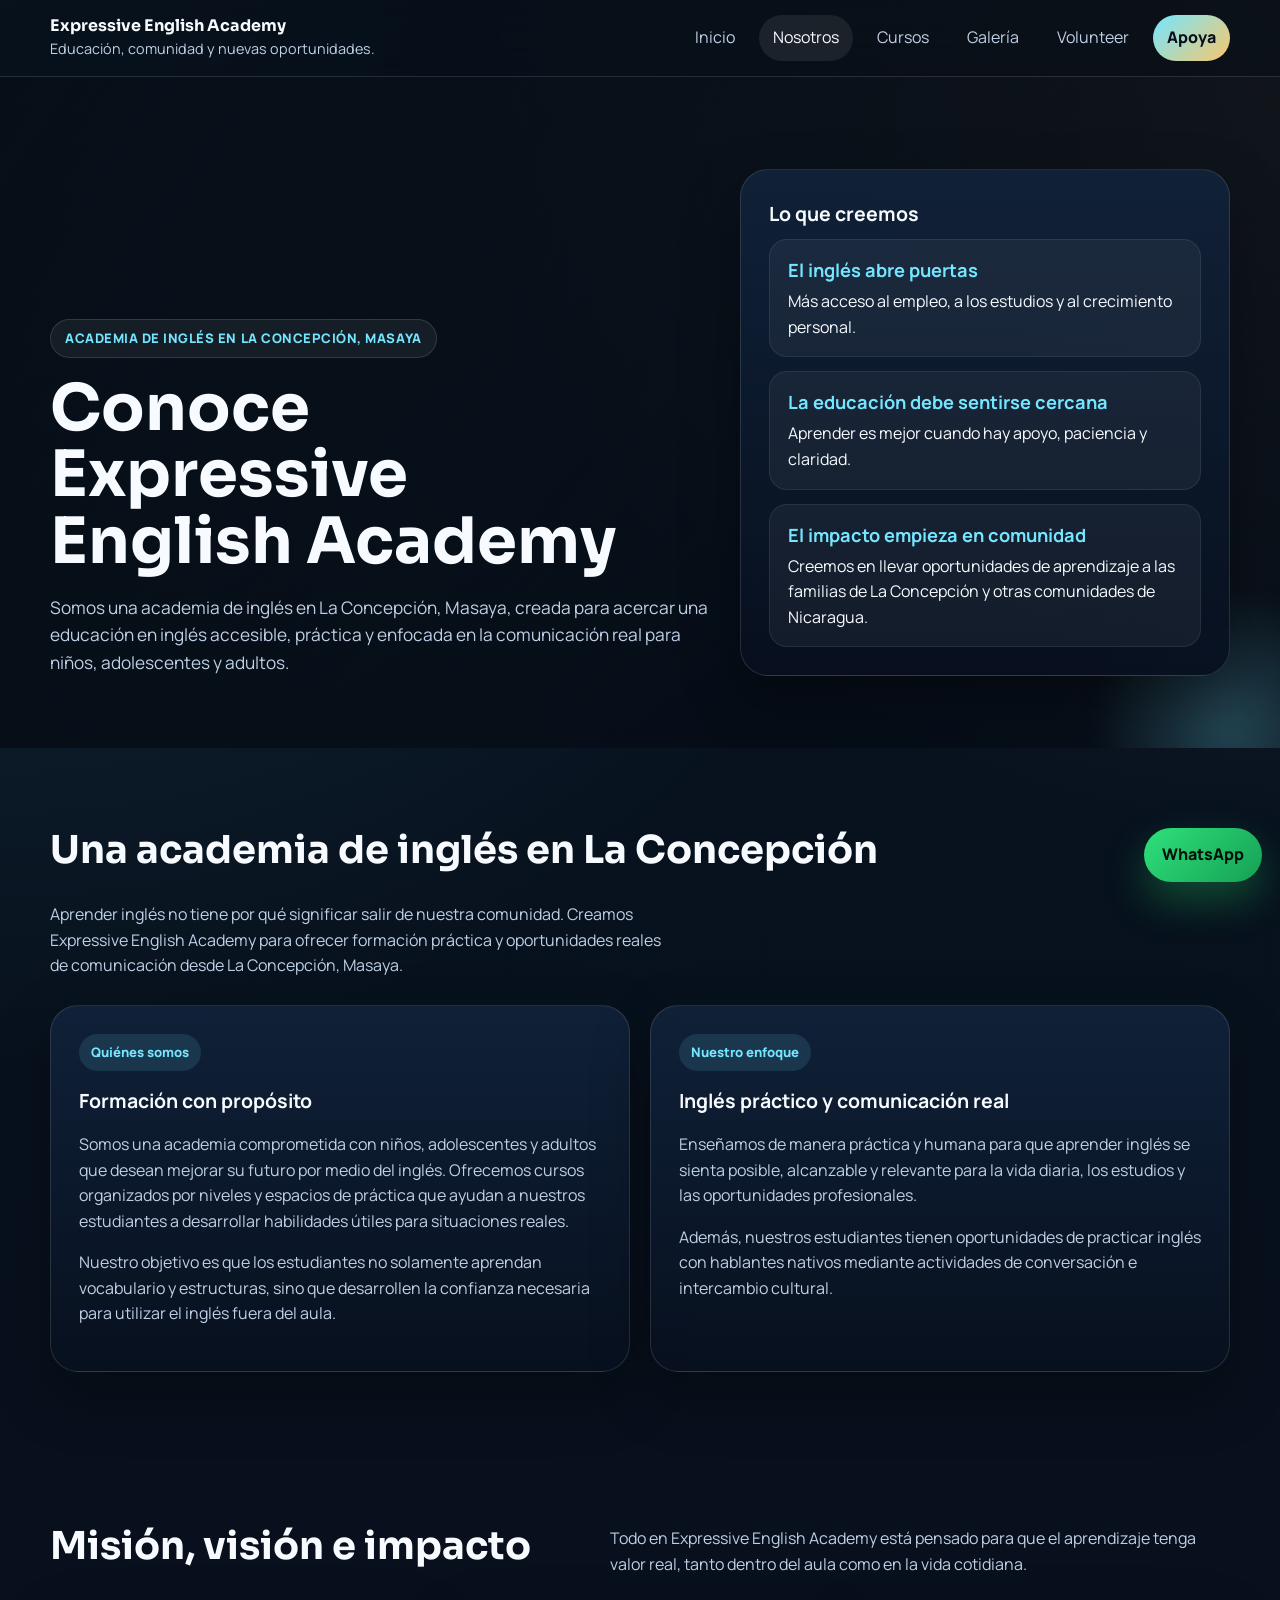
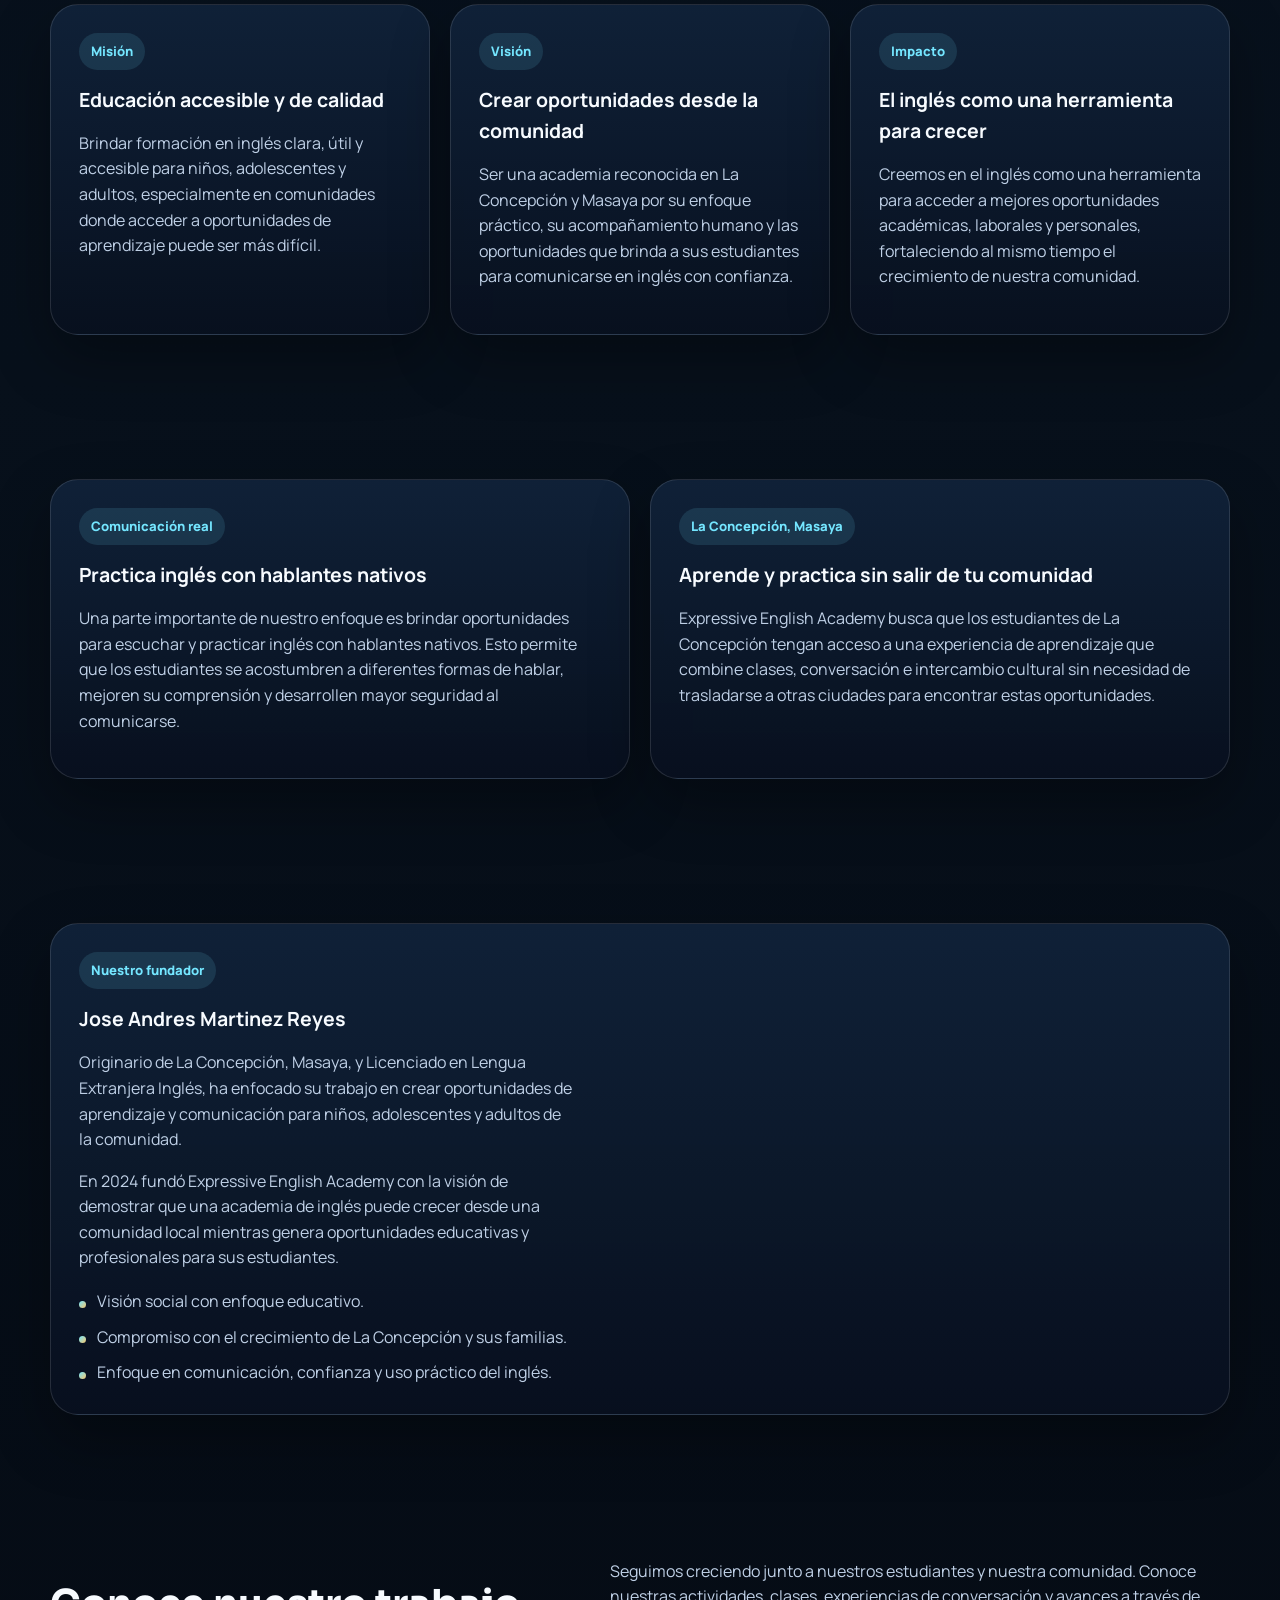
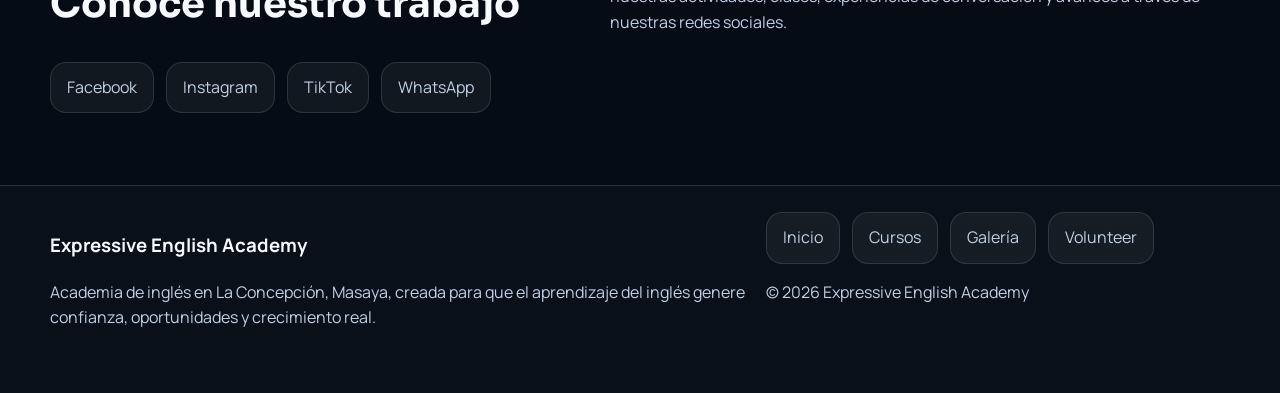
==== commit 5df5deec: "Update about.html" ====
--- a/about.html
+++ b/about.html
@@ -557,6 +557,7 @@
     <a class="active" href="about.html">Nosotros</a>
     <a href="courses.html">Cursos</a>
     <a href="gallery.html">Galer&iacute;a</a>
+        <a href="volunteer.html">Volunteer</a>
     <a class="nav-cta" href="donate.html">Apoya</a>
   </nav>
 
@@ -944,6 +945,7 @@
       <a href="index.html">Inicio</a>
       <a href="courses.html">Cursos</a>
       <a href="gallery.html">Galer&iacute;a</a>
+          <a href="volunteer.html">Volunteer</a>
 
     </div>
 
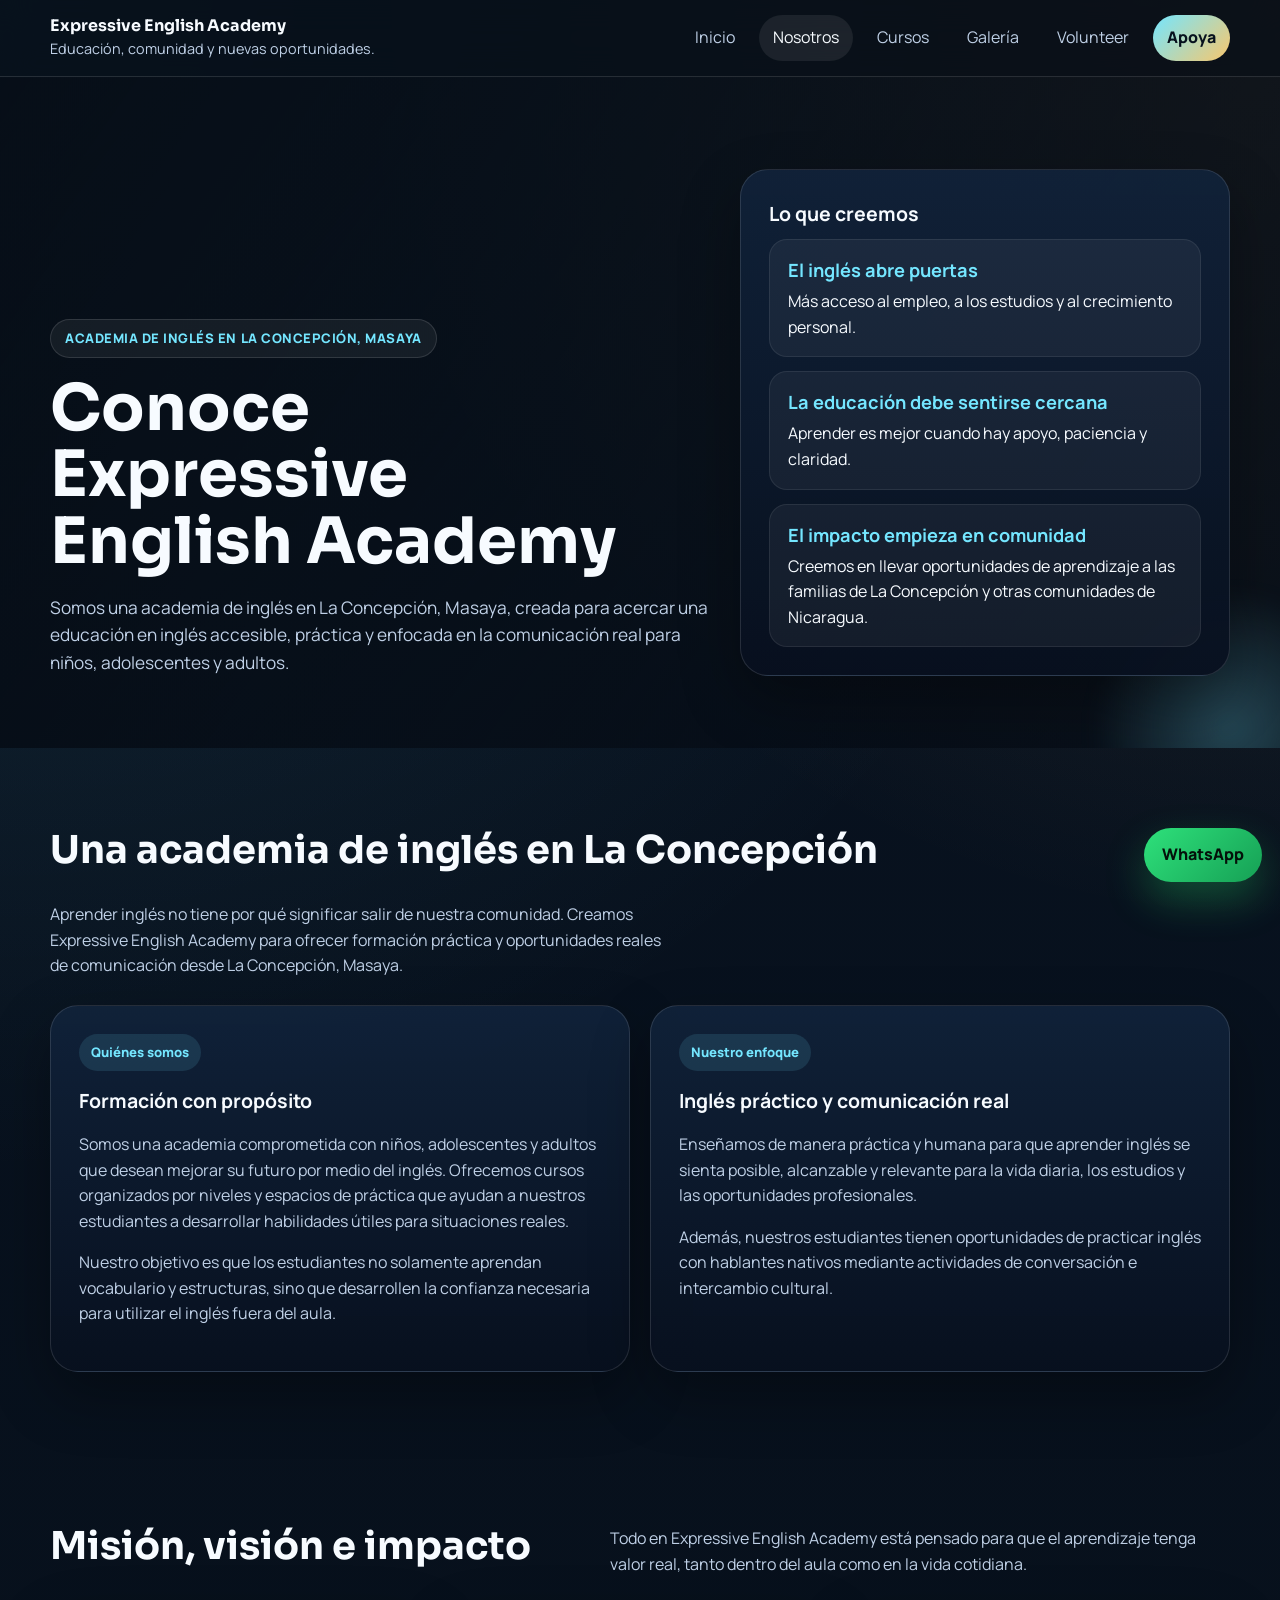
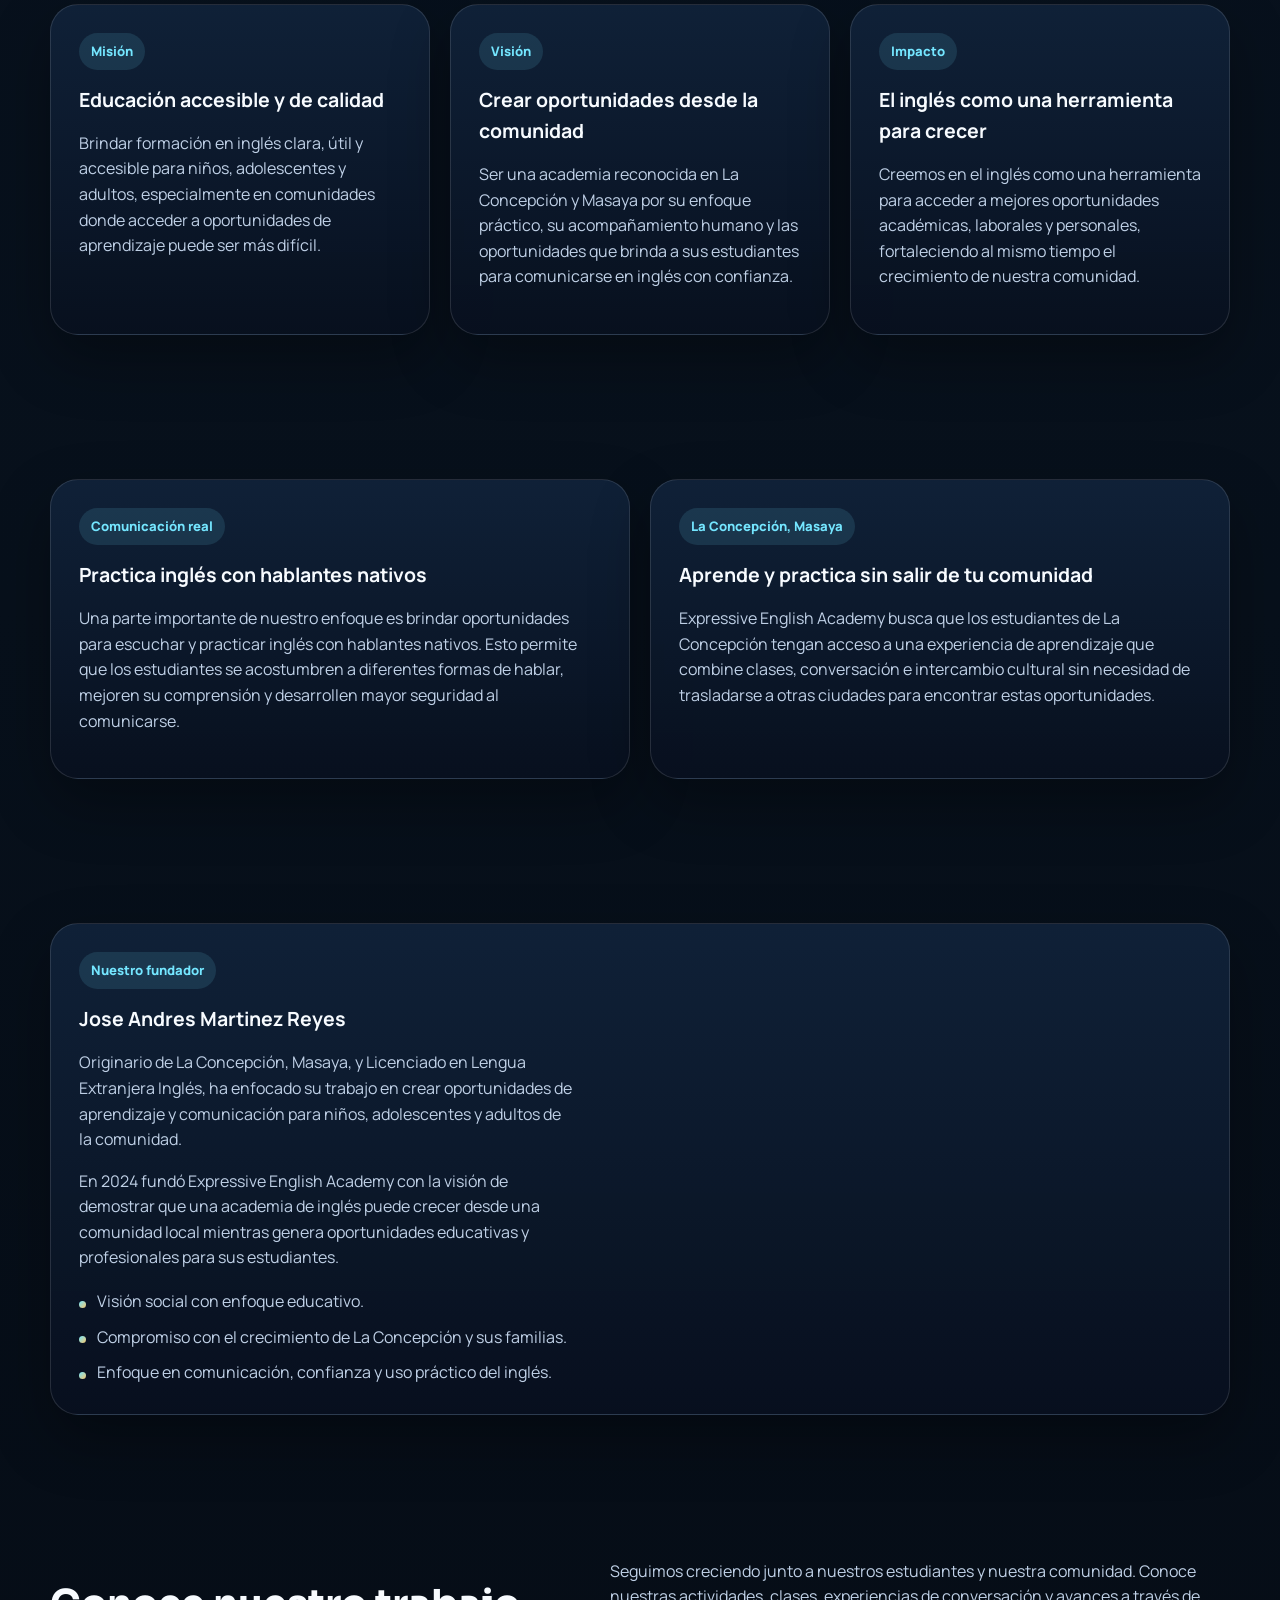
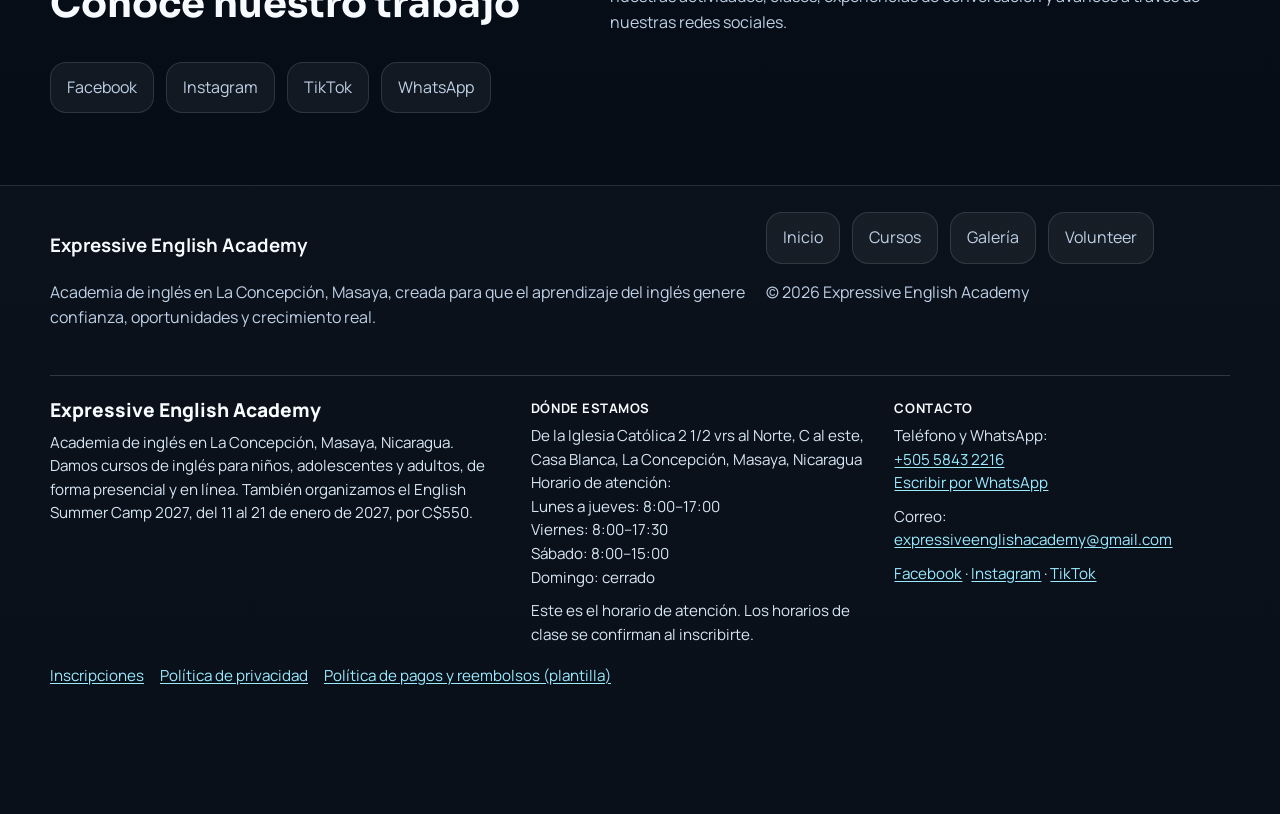
==== commit 2c9401d5: "Identify Expressive English Academy for WhatsApp review. Replace the old phone number, publish the a" ====
--- a/about.html
+++ b/about.html
@@ -3,6 +3,15 @@
 <html lang="es">
 <head>
   <meta charset="UTF-8">
+  <link rel="stylesheet" href="identidad.css">
+  <meta property="business:contact_data:street_address" content="De la Iglesia Católica 2 1/2 vrs al Norte, C al este, Casa Blanca">
+  <meta property="business:contact_data:locality" content="La Concepción">
+  <meta property="business:contact_data:region" content="Masaya">
+  <meta property="business:contact_data:country_name" content="Nicaragua">
+  <meta property="business:contact_data:email" content="expressiveenglishacademy@gmail.com">
+  <meta property="business:contact_data:phone_number" content="+50558432216">
+  <meta property="business:contact_data:website" content="https://expressiveenglishacademy-hash.github.io/Cursos.de.ingles.la.concepcion.masaya/">
+
   <meta name="viewport" content="width=device-width, initial-scale=1.0">
 
 <meta
@@ -33,9 +42,13 @@
     "@type": ["EducationalOrganization", "LocalBusiness"],
     "@id": "https://expressiveenglishacademy-hash.github.io/Cursos.de.ingles.la.concepcion.masaya/#organization",
     "name": "Expressive English Academy",
+    "legalName": "Expressive English Academy",
     "url": "https://expressiveenglishacademy-hash.github.io/Cursos.de.ingles.la.concepcion.masaya/",
-    "telephone": "+50582581434",
-    "description": "Academia de inglés en La Concepción, Masaya, Nicaragua, con cursos para niños, adolescentes y adultos y enfoque práctico en comunicación.",
+    "logo": "https://expressiveenglishacademy-hash.github.io/Cursos.de.ingles.la.concepcion.masaya/foto8.jpg.jpg",
+    "image": "https://expressiveenglishacademy-hash.github.io/Cursos.de.ingles.la.concepcion.masaya/foto8.jpg.jpg",
+    "telephone": "+50558432216",
+    "email": "expressiveenglishacademy@gmail.com",
+    "description": "Expressive English Academy es una academia de inglés en La Concepción, Masaya, Nicaragua. Ofrece cursos de inglés para niños, adolescentes y adultos, de forma presencial y en línea, y el English Summer Camp 2027 del 11 al 21 de enero de 2027 (C$550).",
     "foundingDate": "2024",
     "founder": {
       "@type": "Person",
@@ -43,15 +56,120 @@
     },
     "address": {
       "@type": "PostalAddress",
+      "streetAddress": "De la Iglesia Católica 2 1/2 vrs al Norte, C al este, Casa Blanca",
       "addressLocality": "La Concepción",
       "addressRegion": "Masaya",
       "addressCountry": "NI"
     },
+    "areaServed": {
+      "@type": "Place",
+      "name": "La Concepción, Masaya, Nicaragua"
+    },
+    "openingHours": [
+      "Mo-Th 08:00-17:00",
+      "Fr 08:00-17:30",
+      "Sa 08:00-15:00"
+    ],
+    "openingHoursSpecification": [
+      {
+        "@type": "OpeningHoursSpecification",
+        "dayOfWeek": ["Monday", "Tuesday", "Wednesday", "Thursday"],
+        "opens": "08:00",
+        "closes": "17:00"
+      },
+      {
+        "@type": "OpeningHoursSpecification",
+        "dayOfWeek": "Friday",
+        "opens": "08:00",
+        "closes": "17:30"
+      },
+      {
+        "@type": "OpeningHoursSpecification",
+        "dayOfWeek": "Saturday",
+        "opens": "08:00",
+        "closes": "15:00"
+      }
+    ],
+    "contactPoint": {
+      "@type": "ContactPoint",
+      "telephone": "+50558432216",
+      "email": "expressiveenglishacademy@gmail.com",
+      "contactType": "customer service",
+      "availableLanguage": ["Spanish", "English"],
+      "areaServed": "NI"
+    },
     "sameAs": [
-      "https://www.facebook.com/p/Expressive-English-Academy-61554703284587/",
+      "https://www.facebook.com/cursos.de.ingles.la.concepcion/",
       "https://www.instagram.com/expressiveenglishacademy/",
-      "https://www.tiktok.com/@expressiveenglishacademy"
-    ]
+      "https://www.tiktok.com/@expressiveenglishacademy",
+      "https://wa.me/50558432216"
+    ],
+    "hasOfferCatalog": {
+      "@type": "OfferCatalog",
+      "name": "Cursos de inglés",
+      "itemListElement": [
+        {
+          "@type": "Offer",
+          "itemOffered": {
+            "@type": "Course",
+            "name": "English for Kids",
+            "description": "Curso de inglés para niños de 7 a 10 años.",
+            "provider": {
+              "@id": "https://expressiveenglishacademy-hash.github.io/Cursos.de.ingles.la.concepcion.masaya/#organization"
+            }
+          }
+        },
+        {
+          "@type": "Offer",
+          "itemOffered": {
+            "@type": "Course",
+            "name": "English for Teens",
+            "description": "Curso de inglés para adolescentes de 11 a 17 años.",
+            "provider": {
+              "@id": "https://expressiveenglishacademy-hash.github.io/Cursos.de.ingles.la.concepcion.masaya/#organization"
+            }
+          }
+        },
+        {
+          "@type": "Offer",
+          "itemOffered": {
+            "@type": "Course",
+            "name": "English for Adults",
+            "description": "Curso de inglés para personas desde los 18 años.",
+            "provider": {
+              "@id": "https://expressiveenglishacademy-hash.github.io/Cursos.de.ingles.la.concepcion.masaya/#organization"
+            }
+          }
+        },
+        {
+          "@type": "Offer",
+          "itemOffered": {
+            "@type": "Course",
+            "name": "English for Call Center",
+            "description": "Preparación de inglés orientada a entrevistas, comunicación profesional y oportunidades laborales.",
+            "provider": {
+              "@id": "https://expressiveenglishacademy-hash.github.io/Cursos.de.ingles.la.concepcion.masaya/#organization"
+            }
+          }
+        },
+        {
+          "@type": "Offer",
+          "name": "English Summer Camp 2027",
+          "price": "550",
+          "priceCurrency": "NIO",
+          "availabilityStarts": "2027-01-11",
+          "availabilityEnds": "2027-01-21",
+          "itemOffered": {
+            "@type": "Course",
+            "name": "English Summer Camp 2027",
+            "description": "Campamento de inglés del 11 al 21 de enero de 2027.",
+            "provider": {
+              "@id": "https://expressiveenglishacademy-hash.github.io/Cursos.de.ingles.la.concepcion.masaya/#organization"
+            }
+          }
+        }
+      ]
+    }
   }
   </script>
 
@@ -879,7 +997,7 @@
 
       <a
         class="social-pill"
-        href="https://www.facebook.com/p/Expressive-English-Academy-61554703284587/"
+        href="https://www.facebook.com/cursos.de.ingles.la.concepcion/"
         target="_blank"
         rel="noopener"
       >
@@ -908,7 +1026,7 @@
 
       <a
         class="social-pill"
-        href="https://wa.me/50582581434?text=Hola%20quiero%20informacion%20sobre%20Expressive%20English%20Academy"
+        href="https://wa.me/50558432216?text=Hola%20quiero%20informacion%20sobre%20Expressive%20English%20Academy"
         target="_blank"
         rel="noopener"
       >
@@ -957,11 +1075,51 @@
 
 </div>
 
+  
+  <div class="eea-identidad" id="identidad">
+    <div class="eea-identidad-grid">
+      <div>
+        <h2>Expressive English Academy</h2>
+        <p>Academia de inglés en La Concepción, Masaya, Nicaragua. Damos cursos de inglés para niños, adolescentes y adultos, de forma presencial y en línea. También organizamos el English Summer Camp 2027, del 11 al 21 de enero de 2027, por C$550.</p>
+      </div>
+      <div>
+        <strong>Dónde estamos</strong>
+        <address>De la Iglesia Católica 2 1/2 vrs al Norte, C al este, Casa Blanca, La Concepción, Masaya, Nicaragua</address>
+        <p>Horario de atención:<br>
+          Lunes a jueves: 8:00–17:00<br>
+          Viernes: 8:00–17:30<br>
+          Sábado: 8:00–15:00<br>
+          Domingo: cerrado</p>
+        <p>Este es el horario de atención. Los horarios de clase se confirman al inscribirte.</p>
+      </div>
+      <div>
+        <strong>Contacto</strong>
+        <p>Teléfono y WhatsApp:<br>
+          <a href="tel:+50558432216">+505 5843 2216</a><br>
+          <a href="https://wa.me/50558432216" target="_blank" rel="noopener noreferrer">Escribir por WhatsApp</a></p>
+        <p>Correo:<br>
+          <a href="mailto:expressiveenglishacademy@gmail.com">expressiveenglishacademy@gmail.com</a></p>
+        <p>
+          <a href="https://www.facebook.com/cursos.de.ingles.la.concepcion/" target="_blank" rel="noopener noreferrer">Facebook</a>
+          ·
+          <a href="https://www.instagram.com/expressiveenglishacademy/" target="_blank" rel="noopener noreferrer">Instagram</a>
+          ·
+          <a href="https://www.tiktok.com/@expressiveenglishacademy" target="_blank" rel="noopener noreferrer">TikTok</a>
+        </p>
+      </div>
+    </div>
+    <nav class="eea-identidad-links" aria-label="Información del negocio">
+      <a href="inscripciones.html">Inscripciones</a>
+      <a href="privacidad.html">Política de privacidad</a>
+      <a href="pagos.html">Política de pagos y reembolsos (plantilla)</a>
+    </nav>
+  </div>
+
   </footer>
 
 <a
 class="floating-whatsapp"
-href="https://wa.me/50582581434?text=Hola%20quiero%20informacion%20sobre%20los%20cursos%20y%20tambien%20como%20puedo%20apoyar%20con%20donaciones"
+href="https://wa.me/50558432216?text=Hola%20quiero%20informacion%20sobre%20los%20cursos%20y%20tambien%20como%20puedo%20apoyar%20con%20donaciones"
 target="_blank"
 rel="noopener"
 
--- a/identidad.css
+++ b/identidad.css
@@ -0,0 +1,73 @@
+/* Identidad visible del negocio. Funciona sobre los pies de página oscuros del sitio. */
+.eea-identidad {
+  width: min(1180px, calc(100% - 2rem));
+  margin: 28px auto 0;
+  padding: 22px 0 8px;
+  border-top: 1px solid rgba(255, 255, 255, 0.16);
+  color: #d7e6f5;
+  font-size: 0.95rem;
+  line-height: 1.55;
+}
+
+footer .eea-identidad h2 {
+  margin: 0 0 8px;
+  color: #f7fbff;
+  font-family: inherit;
+  font-size: 1.2rem;
+  font-weight: 800;
+  line-height: 1.3;
+  letter-spacing: 0;
+}
+
+footer .eea-identidad p,
+.contacto .eea-identidad p {
+  margin: 0 0 10px;
+  color: #d7e6f5;
+}
+
+.eea-identidad address {
+  font-style: normal;
+}
+
+footer .eea-identidad a,
+.contacto .eea-identidad a {
+  color: #9aebff;
+  text-decoration: underline;
+  text-underline-offset: 2px;
+  overflow-wrap: anywhere;
+}
+
+footer .eea-identidad a:hover,
+.contacto .eea-identidad a:hover {
+  color: #f7fbff;
+}
+
+.eea-identidad-grid {
+  display: grid;
+  grid-template-columns: 1.35fr 1fr 1fr;
+  gap: 22px 28px;
+  align-items: start;
+}
+
+.eea-identidad strong {
+  display: block;
+  margin-bottom: 6px;
+  color: #f7fbff;
+  font-size: 0.82rem;
+  letter-spacing: 0.04em;
+  text-transform: uppercase;
+}
+
+.eea-identidad-links {
+  display: flex;
+  flex-wrap: wrap;
+  gap: 8px 16px;
+  margin-top: 8px;
+  padding-bottom: 72px;
+}
+
+@media (max-width: 800px) {
+  .eea-identidad-grid {
+    grid-template-columns: 1fr;
+  }
+}
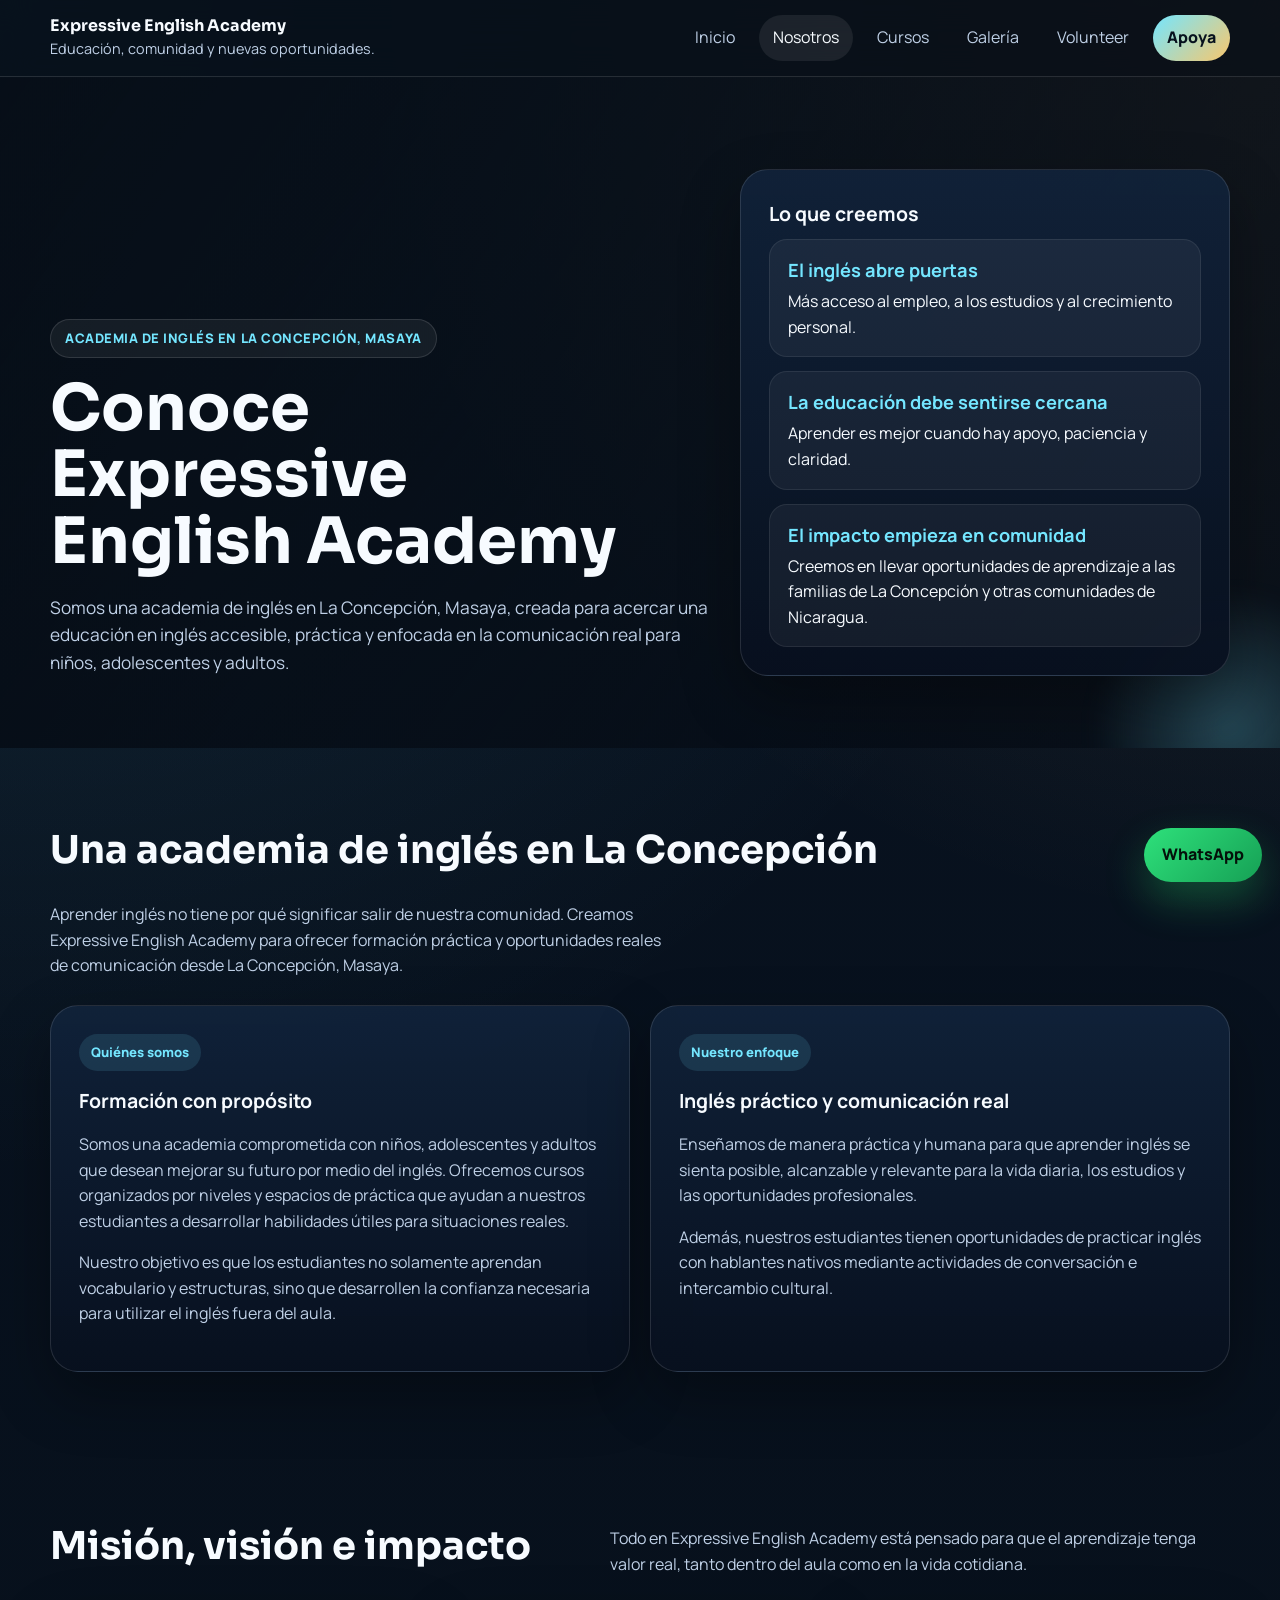
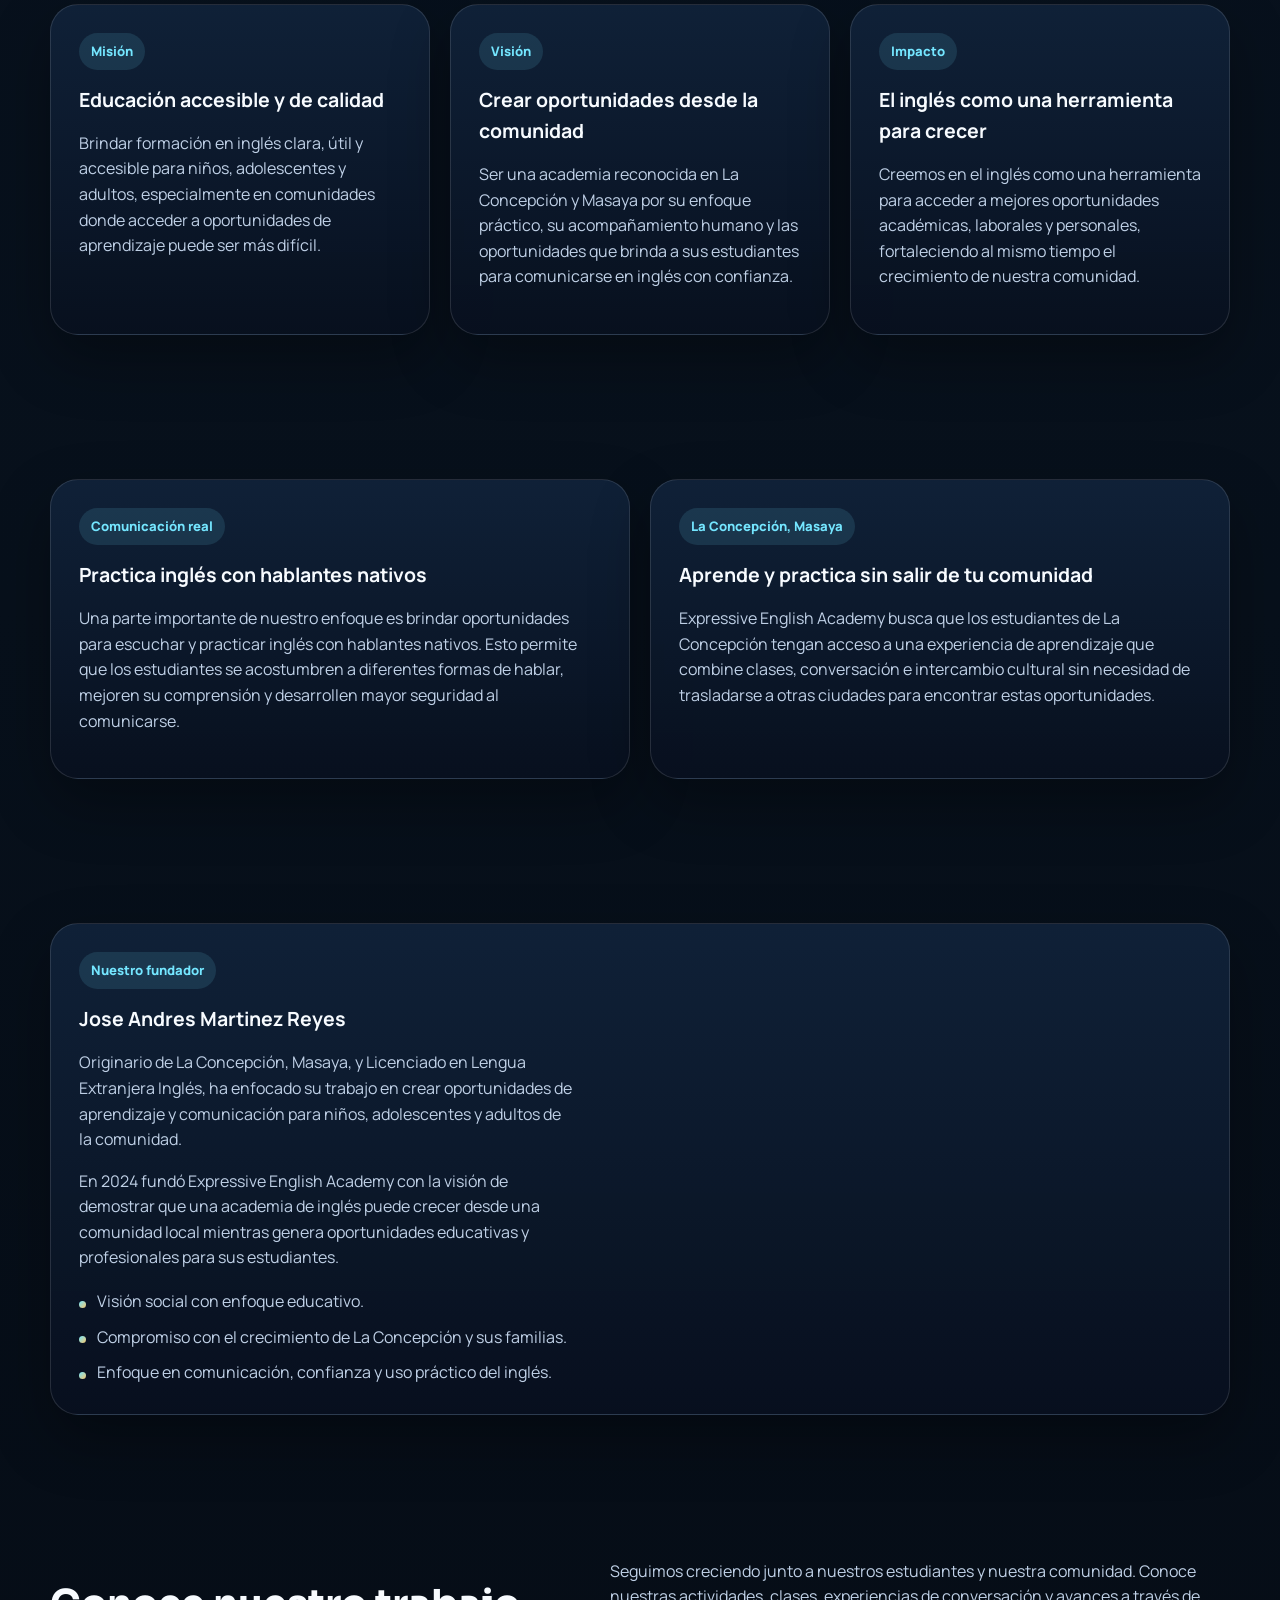
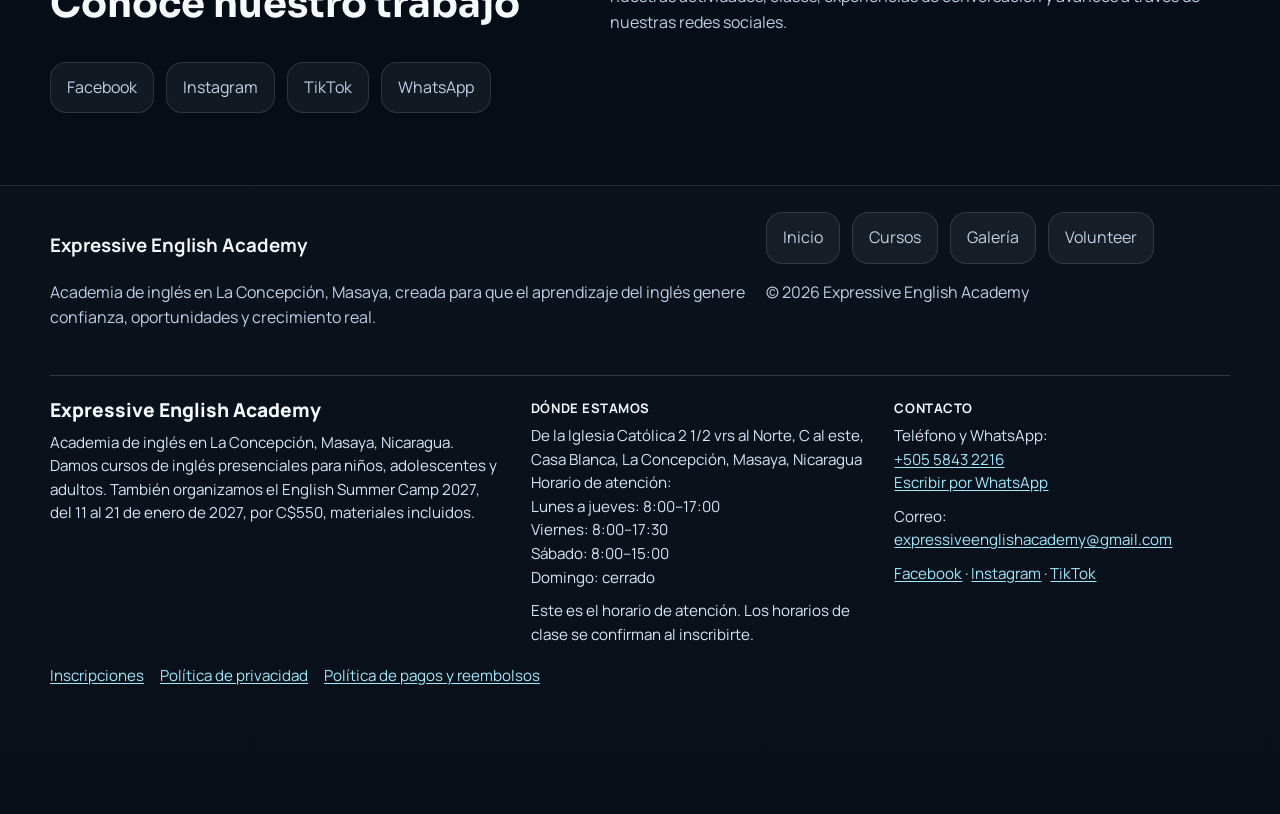
==== commit eb17ef1e: "Publish the confirmed payment policy and drop online claims. The payments page is now in force, and " ====
--- a/about.html
+++ b/about.html
@@ -48,7 +48,7 @@
     "image": "https://expressiveenglishacademy-hash.github.io/Cursos.de.ingles.la.concepcion.masaya/foto8.jpg.jpg",
     "telephone": "+50558432216",
     "email": "expressiveenglishacademy@gmail.com",
-    "description": "Expressive English Academy es una academia de inglés en La Concepción, Masaya, Nicaragua. Ofrece cursos de inglés para niños, adolescentes y adultos, de forma presencial y en línea, y el English Summer Camp 2027 del 11 al 21 de enero de 2027 (C$550).",
+    "description": "Expressive English Academy es una academia de inglés en La Concepción, Masaya, Nicaragua. Ofrece cursos de inglés presenciales para niños, adolescentes y adultos, y el English Summer Camp 2027 del 11 al 21 de enero de 2027 (C$550, materiales incluidos).",
     "foundingDate": "2024",
     "founder": {
       "@type": "Person",
@@ -112,6 +112,7 @@
           "@type": "Offer",
           "itemOffered": {
             "@type": "Course",
+            "courseMode": "onsite",
             "name": "English for Kids",
             "description": "Curso de inglés para niños de 7 a 10 años.",
             "provider": {
@@ -123,6 +124,7 @@
           "@type": "Offer",
           "itemOffered": {
             "@type": "Course",
+            "courseMode": "onsite",
             "name": "English for Teens",
             "description": "Curso de inglés para adolescentes de 11 a 17 años.",
             "provider": {
@@ -134,6 +136,7 @@
           "@type": "Offer",
           "itemOffered": {
             "@type": "Course",
+            "courseMode": "onsite",
             "name": "English for Adults",
             "description": "Curso de inglés para personas desde los 18 años.",
             "provider": {
@@ -145,6 +148,7 @@
           "@type": "Offer",
           "itemOffered": {
             "@type": "Course",
+            "courseMode": "onsite",
             "name": "English for Call Center",
             "description": "Preparación de inglés orientada a entrevistas, comunicación profesional y oportunidades laborales.",
             "provider": {
@@ -161,8 +165,9 @@
           "availabilityEnds": "2027-01-21",
           "itemOffered": {
             "@type": "Course",
+            "courseMode": "onsite",
             "name": "English Summer Camp 2027",
-            "description": "Campamento de inglés del 11 al 21 de enero de 2027.",
+            "description": "Campamento de inglés presencial del 11 al 21 de enero de 2027. Precio total C$550, materiales incluidos.",
             "provider": {
               "@id": "https://expressiveenglishacademy-hash.github.io/Cursos.de.ingles.la.concepcion.masaya/#organization"
             }
@@ -1080,7 +1085,7 @@
     <div class="eea-identidad-grid">
       <div>
         <h2>Expressive English Academy</h2>
-        <p>Academia de inglés en La Concepción, Masaya, Nicaragua. Damos cursos de inglés para niños, adolescentes y adultos, de forma presencial y en línea. También organizamos el English Summer Camp 2027, del 11 al 21 de enero de 2027, por C$550.</p>
+        <p>Academia de inglés en La Concepción, Masaya, Nicaragua. Damos cursos de inglés presenciales para niños, adolescentes y adultos. También organizamos el English Summer Camp 2027, del 11 al 21 de enero de 2027, por C$550, materiales incluidos.</p>
       </div>
       <div>
         <strong>Dónde estamos</strong>
@@ -1111,7 +1116,7 @@
     <nav class="eea-identidad-links" aria-label="Información del negocio">
       <a href="inscripciones.html">Inscripciones</a>
       <a href="privacidad.html">Política de privacidad</a>
-      <a href="pagos.html">Política de pagos y reembolsos (plantilla)</a>
+      <a href="pagos.html">Política de pagos y reembolsos</a>
     </nav>
   </div>
 
